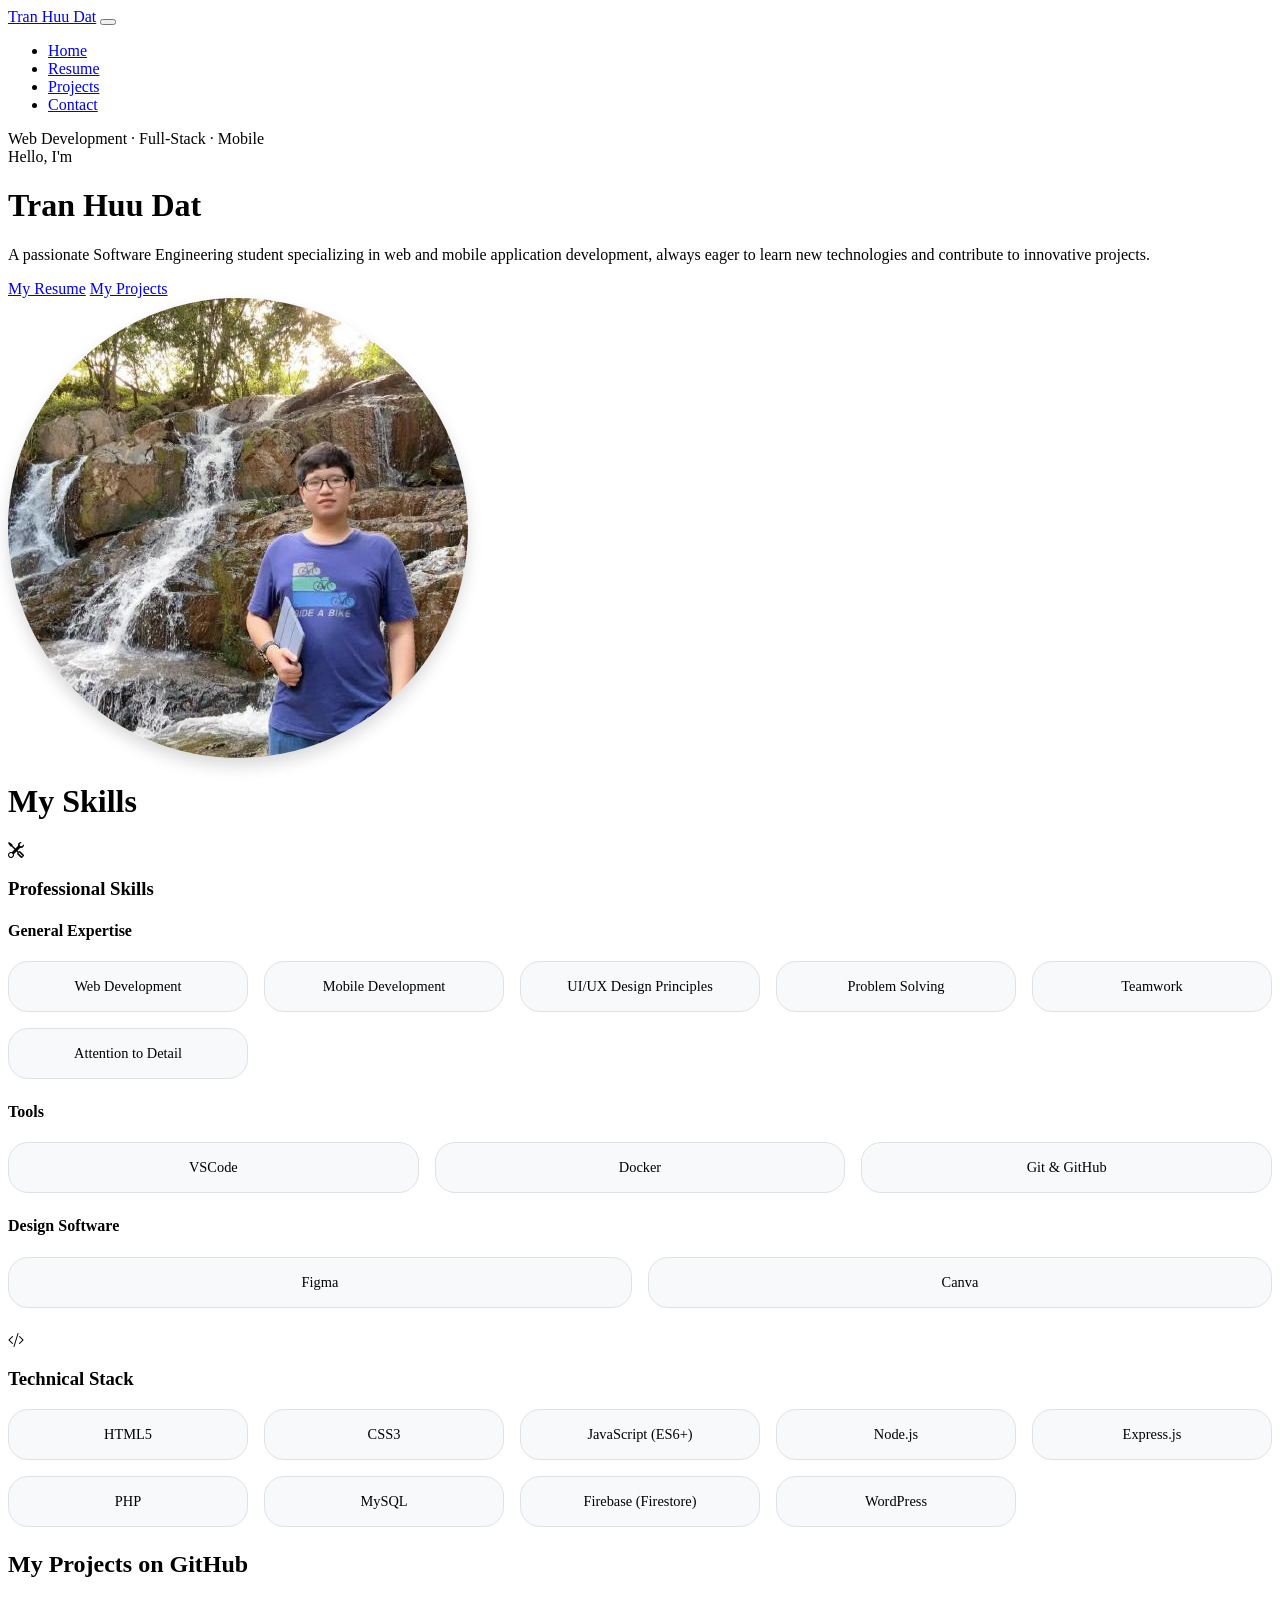
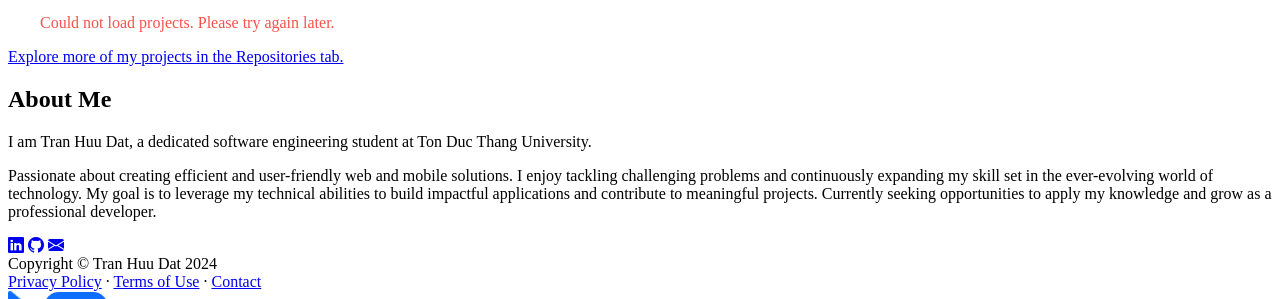
==== index.html @ 009942ca "add Vietnamese" ====
<!DOCTYPE html>
<html lang="en">

<head>
    <meta charset="utf-8" />
    <meta name="viewport" content="width=device-width, initial-scale=1, shrink-to-fit=no" />
    <meta name="description" content="Personal Portfolio of Tran Huu Dat - Web Developer" /> <!-- Cập nhật -->
    <meta name="author" content="Tran Huu Dat" /> <!-- Cập nhật -->
    <title>Tran Huu Dat - Web Developer Portfolio</title> <!-- Cập nhật -->
    <!-- Favicon-->
    <link rel="icon" type="image/png" href="assets/favicon.png" />
    <!-- Custom Google font-->
    <link rel="preconnect" href="https://fonts.googleapis.com" />
    <link rel="preconnect" href="https://fonts.gstatic.com" crossorigin />
    <link
        href="https://fonts.googleapis.com/css2?family=Plus+Jakarta+Sans:wght@100;200;300;400;500;600;700;800;900&display=swap"
        rel="stylesheet" />
    <!-- Bootstrap icons-->
    <link href="https://cdn.jsdelivr.net/npm/bootstrap-icons@1.8.1/font/bootstrap-icons.css" rel="stylesheet" />
    <!-- Core theme CSS (includes Bootstrap)-->
    <link href="css/styles.css" rel="stylesheet" />
    <link href="css/github.css" rel="stylesheet" />
    <!-- CSS cho Interactive Grid và Cursor -->
    <style>
        body {
            cursor: none;
            position: relative;
        }

        a,
        button,
        input[type="submit"],
        /* Thêm cho nút submit */
        .form-control

        /* Thêm cho các input field */
            {
            cursor: url('assets/hand_blue.png'), auto;
            /* Fallback là auto */
        }


        .interactive-grid-container {
            /* Có thể thêm padding hoặc margin nếu cần */
            margin-bottom: 1.5rem;
            /* Khoảng cách giữa các grid */
        }

        .interactive-grid {
            display: grid;
            grid-template-columns: repeat(auto-fit, minmax(200px, 1fr));
            /* Responsive grid */
            gap: 1rem;
            /* Khoảng cách giữa các item */
            text-align: center;
        }

        .grid-item {
            background-color: #f8f9fa;
            /* Màu nền giống bg-light của Bootstrap */
            padding: 1rem;
            border-radius: 0.25rem;
            /* bo tròn góc */
            font-size: 0.9rem;
            font-weight: 500;
            cursor: default;
            /* hoặc pointer nếu có hành động click */
            position: relative;
            transition: transform 0.3s ease-in-out, box-shadow 0.3s ease-in-out;
            border: 1px solid #dee2e6;
            /* Thêm viền nhẹ */
            border-radius: 20px;
        }

        .grid-item:hover {
            background-color: #d1ecf1;
            box-shadow: 0 0 15px rgba(13, 202, 240, 0.4);
            transform: scale(1.05);
            border-color: #0dcaf0;
            color: #0a58ca;
            cursor: none;
        }


        /* Class highlight-auto không cần thiết nếu không có animation tự động */

        .cursor-element {
            position: fixed;
            display: flex;
            align-items: center;
            pointer-events: none;
            z-index: 1070;
            opacity: 0;
            transition: opacity 0.3s ease-in-out;
        }

        .cursor-element.visible {
            opacity: 1;
        }

        .cursor-element img {
            width: 28px;
            height: auto;
            margin-right: 8px;
        }

        .cursor-element .cursor-text {
            background-color: #0d6efd;
            color: white;
            padding: 6px 12px;
            border-radius: 20px;
            font-size: 0.95em;
            box-shadow: 0 3px 7px rgba(0, 0, 0, 0.15);
            font-weight: bold;
            opacity: 1;
            transition: opacity 0.3s ease-in-out;
        }

        .cursor-element .cursor-text.fade-out {
            opacity: 0;
        }

        /* CSS cho ảnh profile trong header */
        .profile-img-custom {
            max-width: 100%;
            height: 100%;
            border-radius: 50%;
            /* Bo tròn nhẹ ảnh */
            box-shadow: 0 0.5rem 1rem rgba(0, 0, 0, 0.15);
        }

        .profile .dots-1,
        .profile .dots-2,
        .profile .dots-3,
        .profile .dots-4 {
            display: none;
            /* Ẩn các chấm SVG mặc định nếu không dùng */
        }
    </style>
</head>

<body class="d-flex flex-column h-100">
    <main class="flex-shrink-0">
        <!-- Navigation-->
        <nav class="navbar navbar-expand-lg navbar-light bg-white py-3">
            <div class="container px-5">
                <a class="navbar-brand" href="index.html"><span class="fw-bolder text-primary">Tran Huu Dat</span></a>
                <button class="navbar-toggler" type="button" data-bs-toggle="collapse"
                    data-bs-target="#navbarSupportedContent" aria-controls="navbarSupportedContent"
                    aria-expanded="false" aria-label="Toggle navigation"><span
                        class="navbar-toggler-icon"></span></button>
                <div class="collapse navbar-collapse" id="navbarSupportedContent">
                    <ul class="navbar-nav ms-auto mb-2 mb-lg-0 small fw-bolder">
                        <li class="nav-item"><a class="nav-link" href="index.html">Home</a></li>
                        <li class="nav-item"><a class="nav-link" href="resume.html">Resume</a></li>
                        <li class="nav-item"><a class="nav-link" href="projects.html">Projects</a></li>
                        <li class="nav-item"><a class="nav-link" href="contact.html">Contact</a></li>
                    </ul>
                </div>
            </div>
        </nav>
        <!-- Header-->
        <header class="py-5">
            <div class="container px-5 pb-5">
                <div class="row gx-5 align-items-center">
                    <div class="col-xxl-5">
                        <!-- Header text content-->
                        <div class="text-center text-xxl-start">
                            <div class="badge bg-gradient-primary-to-secondary text-white mb-4">
                                <div class="text-uppercase">Web Development · Full-Stack · Mobile</div>
                                <!-- Thay thế -->
                            </div>
                            <div class="fs-3 fw-light text-muted">Hello, I'm</div>
                            <h1 class="display-3 fw-bolder mb-5"><span class="text-gradient d-inline">Tran Huu
                                    Dat</span></h1>
                            <p class="lead fw-light text-muted mb-4">A passionate Software Engineering student
                                specializing in web and mobile application development, always eager to learn new
                                technologies and contribute to innovative projects.</p> <!-- Mô tả ngắn về bạn -->
                            <div
                                class="d-grid gap-3 d-sm-flex justify-content-sm-center justify-content-xxl-start mb-3">
                                <a class="btn btn-primary btn-lg px-5 py-3 me-sm-3 fs-6 fw-bolder" href="resume.html">My
                                    Resume</a>
                                <a class="btn btn-outline-dark btn-lg px-5 py-3 fs-6 fw-bolder" href="projects.html">My
                                    Projects</a>
                            </div>
                        </div>
                    </div>
                    <div class="col-xxl-7">
                        <!-- Header profile picture-->
                        <div class="d-flex justify-content-center mt-5 mt-xxl-0">
                            <!-- Bỏ class .profile và các .dots- nếu không dùng ảnh nền gradient và SVG dots -->
                            <div>
                                <img class="profile-img-custom" src="assets/my_image.jpg"
                                    alt="Tran Huu Dat Profile Picture" /> <!-- THAY THẾ BẰNG ẢNH CỦA BẠN -->
                            </div>
                        </div>
                    </div>
                </div>
            </div>
        </header>

        <!-- Page Content-->
        <div class="container px-5 my-5">
            <div class="text-center">
                <h1 class="display-5 fw-bolder mb-0"><span class="text-gradient d-inline">My Skills</span></h1>
            </div>
            <div class="row gx-5 justify-content-center">
                <div class="col-lg-11 col-xl-9 col-xxl-8">

                    <!-- Divider-->
                    <div class="pb-5"></div>
                    <!-- Skills Section-->
                    <section>
                        <div class="card shadow border-0 rounded-4 mb-5">
                            <div class="card-body p-5">
                                <div class="mb-5">
                                    <div class="d-flex align-items-center mb-4">
                                        <div
                                            class="feature bg-primary bg-gradient-primary-to-secondary text-white rounded-3 me-3">
                                            <i class="bi bi-tools"></i>
                                        </div>
                                        <h3 class="fw-bolder mb-0"><span class="text-gradient d-inline">Professional
                                                Skills</span></h3>
                                    </div>
                                    <h4 class="fw-bolder my-3 text-center text-gradient">General Expertise</h4>
                                    <div class="interactive-grid-container mb-4">
                                        <div class="interactive-grid">
                                            <div class="grid-item" data-text="Web Technologies">Web Development</div>
                                            <div class="grid-item" data-text="Mobile Platforms">Mobile Development</div>
                                            <div class="grid-item" data-text="User-Centric Design">UI/UX Design
                                                Principles</div>
                                            <div class="grid-item" data-text="Problem Solving">Problem Solving</div>
                                            <div class="grid-item" data-text="Team Collaboration">Teamwork</div>
                                            <div class="grid-item" data-text="Detail Oriented">Attention to Detail</div>
                                        </div>
                                    </div>
                                    <h4 class="fw-bolder my-3 text-center text-gradient">Tools</h4>
                                    <div class="interactive-grid-container mb-4">
                                        <div class="interactive-grid">
                                            <div class="grid-item" data-text="Development IDE">VSCode</div>
                                            <div class="grid-item" data-text="Containerization">Docker</div>
                                            <div class="grid-item" data-text="Version Control">Git & GitHub</div>
                                        </div>
                                    </div>
                                    <h4 class="fw-bolder my-3 text-center text-gradient">Design Software</h4>
                                    <div class="interactive-grid-container">
                                        <div class="interactive-grid">
                                            <div class="grid-item" data-text="UI/UX Prototyping">Figma</div>
                                            <div class="grid-item" data-text="Graphic Creation">Canva</div>
                                        </div>
                                    </div>
                                </div>
                                <div class="mb-0">
                                    <div class="d-flex align-items-center mb-4">
                                        <div
                                            class="feature bg-primary bg-gradient-primary-to-secondary text-white rounded-3 me-3">
                                            <i class="bi bi-code-slash"></i>
                                        </div>
                                        <h3 class="fw-bolder mb-0"><span class="text-gradient d-inline">Technical
                                                Stack</span></h3>
                                    </div>
                                    <div class="interactive-grid-container">
                                        <div class="interactive-grid">
                                            <div class="grid-item" data-text="Frontend">HTML5</div>
                                            <div class="grid-item" data-text="Styling">CSS3</div>
                                            <div class="grid-item" data-text="Scripting">JavaScript (ES6+)</div>
                                            <div class="grid-item" data-text="Backend">Node.js</div>
                                            <div class="grid-item" data-text="Framework">Express.js</div>
                                            <div class="grid-item" data-text="Backend">PHP</div>
                                            <div class="grid-item" data-text="Database">MySQL</div>
                                            <div class="grid-item" data-text="Database">Firebase (Firestore)</div>
                                            <!-- <div class="grid-item" data-text="Mobile">Java (Android SDK)</div> -->
                                            <div class="grid-item" data-text="CMS">WordPress</div>
                                        </div>
                                    </div>
                                </div>
                            </div>
                        </div>
                    </section>
                </div>
            </div>
        </div>
    </main>

    <!-- My Projects on GitHub -->
    <section class="bg-light py-5"> <!-- Giữ lại bg-light hoặc đổi màu khác -->
        <div class="container px-5 mb-5">
            <div class="text-center mb-5">
                <h1 class="display-5 fw-bolder mb-0"><span class="text-gradient d-inline">My Projects on
                        GitHub</span></h1>
            </div>
        </div>


        <!-- Projects Section -->
        <section class="featured-projects">
            <div class="projects-grid">
                <!-- JavaScript sẽ chèn các card dự án vào đây -->

                <div class="project-card">
                    <p class="project-description">Project description here.</p>
                    <div class="card-footer">
                        <span class="project-language">
                            <span class="language-dot ruby"></span>
                            Ruby
                        </span>
                        <div class="project-stats">
                            <span class="stars">⭐ 545</span>
                            <span class="forks">🍴 207</span>
                        </div>
                    </div>
                </div>

            </div>
        </section>
        <div class="text-center mt-4">
            <a class="btn btn-primary btn-lg px-5 py-3 fs-6 fw-bolder"
                href="https://github.com/TranHuuDat2004?tab=repositories">Explore more of my projects in the
                Repositories
                tab.</a>
        </div>
    </section>
    <!-- About Section-->

    <div class="container px-8">
        <div class="row gx-5 justify-content-center">
            <div class="col-xxl-8">
                <div class="my-5">
                    <h2 class="display-5 fw-bolder text-center"><span class="text-gradient d-inline">About Me</span>
                    </h2>
                    <p class="lead fw-light mb-4">I am Tran Huu Dat, a dedicated software engineering student at Ton
                        Duc Thang University.</p> <!-- Thay thế -->
                    <p class="text-muted">Passionate about creating efficient and user-friendly web and mobile
                        solutions. I enjoy tackling challenging problems and continuously expanding my skill set in
                        the ever-evolving world of technology. My goal is to leverage my technical abilities to
                        build impactful applications and contribute to meaningful projects. Currently seeking
                        opportunities to apply my knowledge and grow as a professional developer.</p>
                    <!-- Viết thêm về bạn -->
                    <div class="d-flex justify-content-center fs-2 gap-4 mt-4"> <!-- Thêm mt-4 -->
                        <a class="text-gradient" href="https://linkedin.com/in/tranhuudat2004" target="_blank" rel="noopener noreferrer"><i
                                class="bi bi-linkedin"></i></a>
                        <a class="text-gradient" href="https://github.com/TranHuuDat2004" target="_blank"
                            rel="noopener noreferrer"><i class="bi bi-github"></i></a>
                        <a class="text-gradient" href="mailto:huudat.peashooer@gmail.com"><i
                                class="bi bi-envelope-fill"></i></a> <!-- Thêm icon email -->
                        <!-- <a class="text-gradient" href="#!"><i class="bi bi-twitter"></i></a> -->
                    </div>
                </div>
            </div>
        </div>
    </div>

    </main>
    <!-- Footer-->
    <footer class="bg-white py-4 mt-auto">
        <div class="container px-5">
            <div class="row align-items-center justify-content-between flex-column flex-sm-row">
                <div class="col-auto">
                    <div class="small m-0">Copyright © Tran Huu Dat 2024</div>
                </div>
                <div class="col-auto">
                    <a class="small" href="#!">Privacy Policy</a> <!-- Có thể thêm link thật -->
                    <span class="mx-1">·</span>
                    <a class="small" href="#!">Terms of Use</a> <!-- Có thể thêm link thật -->
                    <span class="mx-1">·</span>
                    <a class="small" href="contact.html">Contact</a>
                </div>
            </div>
    </footer>

    <!-- Cursor Element HTML -->
    <div class="cursor-element">
        <img src="assets/cursor_blue.png" alt="Custom Cursor Icon"> <!-- Thay ảnh con trỏ nếu muốn -->
        <span class="cursor-text">Huu Dat</span>
    </div>

    <!-- Bootstrap core JS-->
    <script src="https://cdn.jsdelivr.net/npm/bootstrap@5.2.3/dist/js/bootstrap.bundle.min.js"></script>
    <!-- Core theme JS-->
    <script src="js/scripts.js"></script> <!-- JS mặc định của template -->


    <script src="js/github.js"></script>

    <!-- JavaScript cho Interactive Grid và Cursor -->
    <!-- JavaScript cho Interactive Grid và Cursor (Giữ nguyên như phiên bản trước) -->
    <script>
        const cursorElement = document.querySelector('.cursor-element');
        const cursorTextElement = cursorElement.querySelector('.cursor-text');
        const gridItems = document.querySelectorAll('.interactive-grid .grid-item');

        let autoTextCurrentIndex = 0;
        let autoTextInterval;

        const autoTexts = [
            "Hello!",
            "I'm Tran Huu Dat",
            "I'm a Web Developer",
            "I'm looking for a job",
            "Thanks for visiting!"
        ];

        function updateCursorPosition(x, y) {
            if (!cursorElement) return;
            // Don't move if it's supposed to be hidden by interaction
            if (cursorElement.classList.contains('hidden-by-interaction')) {
                // Optionally, ensure it's visually hidden if class alone isn't enough
                // (though the CSS class should handle this)
                if (cursorElement.style.opacity !== '0') cursorElement.style.opacity = '0';
                return;
            }
            // If it's not hidden by interaction, make it visible and position it
            if (cursorElement.style.opacity !== '1' && cursorElement.classList.contains('visible')) {
                cursorElement.style.opacity = '1'; // Restore opacity if it was set to 0
            }

            cursorElement.style.left = x + 'px';
            cursorElement.style.top = y + 'px';
            if (!cursorElement.classList.contains('visible')) {
                cursorElement.classList.add('visible');
            }
        }

        function changeCursorTextWithFade(newText) {
            if (!cursorTextElement || cursorTextElement.isTextFading || cursorTextElement.textContent === newText) {
                return;
            }
            cursorTextElement.isTextFading = true;
            cursorTextElement.classList.add('fade-out');

            setTimeout(() => {
                cursorTextElement.textContent = newText;
                cursorTextElement.classList.remove('fade-out');
                cursorTextElement.isTextFading = false;
            }, 300);
        }

        function updateAutoCursorText() {
            let newTextToShow;
            let isOverGridItem = false;
            let currentGridItemText = null;

            // Prevent text update if cursor is meant to be hidden
            if (cursorElement && cursorElement.classList.contains('hidden-by-interaction')) {
                return;
            }

            if (cursorElement && gridItems.length > 0) {
                const cursorRect = cursorElement.getBoundingClientRect();
                for (const item of gridItems) {
                    const itemRect = item.getBoundingClientRect();
                    if (
                        cursorRect.right > itemRect.left &&
                        cursorRect.left < itemRect.right &&
                        cursorRect.bottom > itemRect.top &&
                        cursorRect.top < itemRect.bottom
                    ) {
                        if (item.dataset.text) {
                            isOverGridItem = true;
                            currentGridItemText = item.dataset.text;
                            break;
                        }
                    }
                }
            }

            if (isOverGridItem) {
                newTextToShow = currentGridItemText;
            } else {
                newTextToShow = autoTexts[autoTextCurrentIndex];
                autoTextCurrentIndex = (autoTextCurrentIndex + 1) % autoTexts.length;
            }
            changeCursorTextWithFade(newTextToShow);
        }

        if (cursorElement) {
            document.addEventListener('mousemove', (e) => {
                updateCursorPosition(e.clientX, e.clientY);
            });

            // --- NEW LOGIC FOR HIDING CURSOR ON INTERACTIVE ELEMENTS ---
            const interactiveElements = document.querySelectorAll('a, button, input[type="submit"], .form-control');

            interactiveElements.forEach(el => {
                el.addEventListener('mouseenter', () => {
                    cursorElement.classList.add('hidden-by-interaction');
                    // Ensure system cursor is visible for these elements
                    // This is already handled by your CSS:
                    // button, button:hover, input[type="submit"], .form-control { cursor: url('assets/hand_blue.png'), auto; }
                    // a { cursor: pointer; } (browser default)
                });
                el.addEventListener('mouseleave', () => {
                    cursorElement.classList.remove('hidden-by-interaction');
                    // The mousemove event will quickly make it visible again if needed
                    // and updateCursorPosition will restore its opacity if it was set to 0
                });
            });
            // --- END OF NEW LOGIC ---
        }


        if (gridItems.length > 0 && cursorTextElement) {
            gridItems.forEach(item => {
                item.addEventListener('mouseenter', () => {
                    if (item.dataset.text) {
                        changeCursorTextWithFade(item.dataset.text);
                    }
                });
            });

            updateAutoCursorText();
            autoTextInterval = setInterval(updateAutoCursorText, 3000);
        }


        if (cursorElement) {
            function initialCursorShow() {
                // Only make it visible if not currently hidden by interaction (e.g. if page loads with mouse over a button)
                if (!cursorElement.classList.contains('hidden-by-interaction') && !cursorElement.classList.contains('visible')) {
                    cursorElement.classList.add('visible');
                }
            }
            setTimeout(initialCursorShow, 100);
        } else {
            console.error("Cursor element not found for initial show!");
        }
    </script>
</body>

</html>
---- css/github.css ----
.project-card-image {
            max-width: 150px;
            /* Kích thước logo trên mobile */
            /* margin-bottom: 1rem; Khoảng cách với text khi ở dạng cột (nếu ảnh ở trên) */
            /* Nếu ảnh ở bên, margin-bottom không cần thiết khi flex-direction: column */
            display: block;
            /* Loại bỏ khoảng trắng thừa nếu là ảnh inline */
            margin-left: auto;
            /* Căn giữa ảnh trên mobile nếu text-align:center cho div cha */
            margin-right: auto;
        }

        .featured-projects h2 {
            text-align: center;
            color: #fff;
            margin-bottom: 2rem;
        }

        .projects-grid {
            display: grid;
            grid-template-columns: repeat(auto-fill, minmax(300px, 1fr));
            gap: 1.5rem;
            max-width: 1200px;
            margin: 0 auto;
            padding: 0 1rem;
        }

        .project-card {
            background-color: white;

            border-radius: 6px;
            padding: 1.5rem;
            display: flex;
            flex-direction: column;
            justify-content: space-between;
        }

        .card-header {
            display: flex;
            justify-content: space-between;
            align-items: center;
            margin-bottom: 0.75rem;
        }

        .project-title {
            font-size: 1.25rem;
            font-weight: 600;
            color: #58a6ff;
            /* Màu tiêu đề */
        }

        .external-link-icon svg {
            width: 16px;
            height: 16px;
            fill: #8b949e;
        }

        .project-description {
            font-size: 0.875rem;
            color: #8b949e;
            margin-bottom: 1rem;
            flex-grow: 1;
            /* Để description chiếm không gian còn lại */
            line-height: 1.5;
        }

        .card-footer {
            display: flex;
            justify-content: space-between;
            align-items: center;
            font-size: 0.875rem;
            color: #8b949e;
        }

        .project-language {
            display: flex;
            align-items: center;
        }

        .language-dot {
            width: 12px;
            height: 12px;
            border-radius: 50%;
            margin-right: 6px;
        }

        .language-dot.ruby {
            background-color: #701516;
        }

        .language-dot.css {
            background-color: #563d7c;
        }

        .language-dot.html {
            background-color: #e34c26;
        }

        .language-dot.javascript {
            background-color: #f1e05a;
        }

        .language-dot.unknown, .language-dot.jupyter-notebook {
            background-color: #ccc;
        }

        .language-dot.php {
            background-color: #777BB4;
        }

        .language-dot.dart {
            background-color: #00B4AB;
        }

        .language-dot.java {
            background-color: #b07219;
        }

        .language-dot.nodejs {
            background-color: #339933;
        }

        .language-dot.ejs {
            background-color: #a91e50;
        }

        /* Thêm các ngôn ngữ/công nghệ khác nếu cần */
        .language-dot.python {
            background-color: #3572A5;
            /* Xanh dương của Python */
        }

        .language-dot.csharp {
            /* Cho C# */
            background-color: #178600;
            /* Xanh lá cây đậm */
        }

        .language-dot.swift {
            background-color: #FA7343;
            /* Cam của Swift */
        }

        .language-dot.kotlin {
            background-color: #7F52FF;
            /* Tím của Kotlin */
        }

        .language-dot.go {
            background-color: #00ADD8;
            /* Xanh da trời của Go */
        }

        .language-dot.typescript {
            background-color: #3178c6;
            /* Xanh dương của TypeScript */
        }

        .project-stats span {
            margin-left: 1rem;
        }

        .project-stats .stars::before {
            content: '⭐';
            margin-right: 4px;
        }

        /* Hoặc dùng SVG icon */
        .project-stats .forks::before {
            content: '🍴';
            margin-right: 4px;
        }
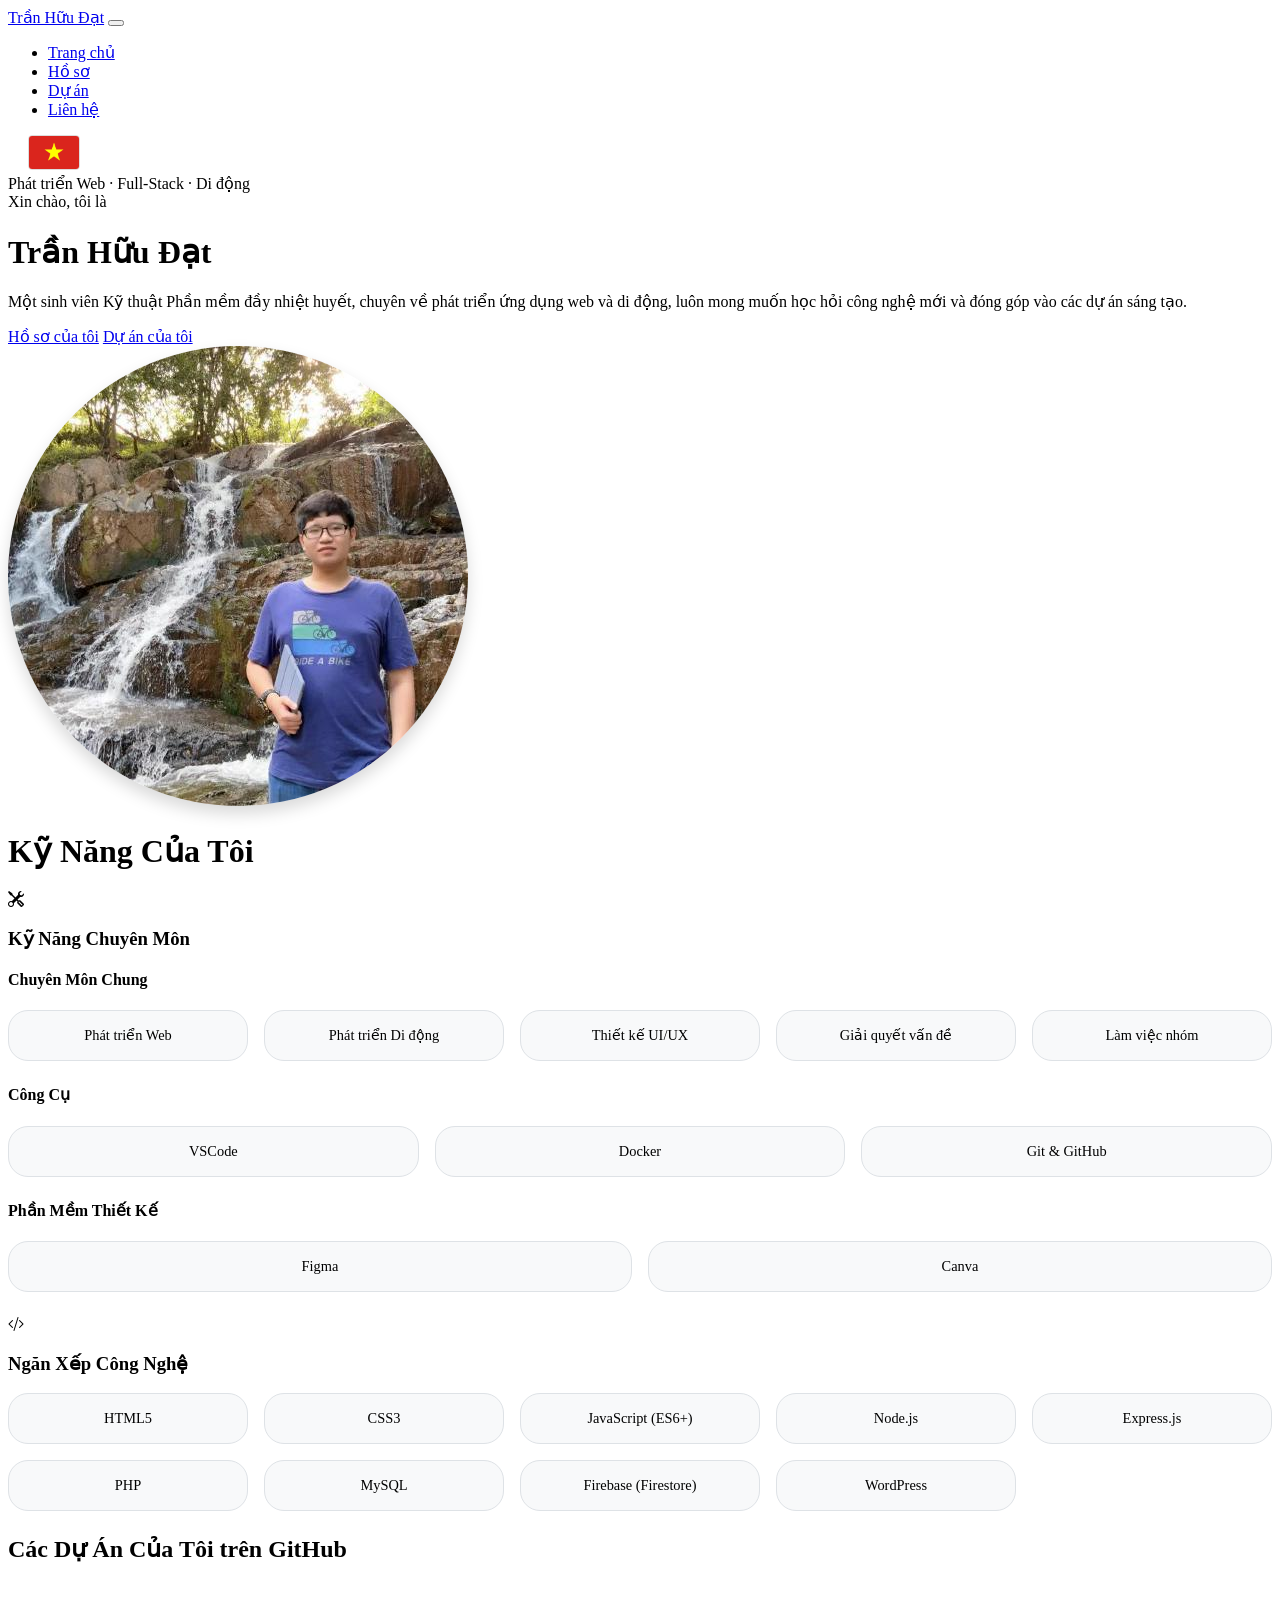
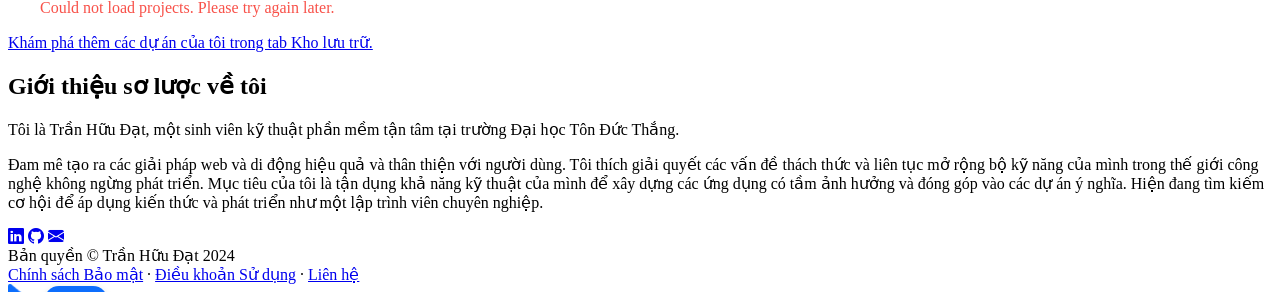
==== commit 43ee7005: "add flag" ====
--- a/index.html
+++ b/index.html
@@ -1,12 +1,14 @@
 <!DOCTYPE html>
-<html lang="en">
+<!-- Ngôn ngữ mặc định là Tiếng Việt -->
+<html lang="vi">
 
 <head>
     <meta charset="utf-8" />
     <meta name="viewport" content="width=device-width, initial-scale=1, shrink-to-fit=no" />
-    <meta name="description" content="Personal Portfolio of Tran Huu Dat - Web Developer" /> <!-- Cập nhật -->
-    <meta name="author" content="Tran Huu Dat" /> <!-- Cập nhật -->
-    <title>Tran Huu Dat - Web Developer Portfolio</title> <!-- Cập nhật -->
+    <meta name="description" content="Portfolio cá nhân của Trần Hữu Đạt - Lập trình viên Web"
+        data-translate-key="metaDescription" />
+    <meta name="author" content="Trần Hữu Đạt" />
+    <title>Trần Hữu Đạt - Portfolio Lập trình viên Web</title> <!-- Tiêu đề này không dịch bằng JS -->
     <!-- Favicon-->
     <link rel="icon" type="image/png" href="assets/favicon.png" />
     <!-- Custom Google font-->
@@ -20,7 +22,7 @@
     <!-- Core theme CSS (includes Bootstrap)-->
     <link href="css/styles.css" rel="stylesheet" />
     <link href="css/github.css" rel="stylesheet" />
-    <!-- CSS cho Interactive Grid và Cursor -->
+    <!-- CSS cho Interactive Grid, Cursor và Language Switcher -->
     <style>
         body {
             cursor: none;
@@ -30,45 +32,31 @@
         a,
         button,
         input[type="submit"],
-        /* Thêm cho nút submit */
-        .form-control
-
-        /* Thêm cho các input field */
-            {
+        .form-control {
             cursor: url('assets/hand_blue.png'), auto;
-            /* Fallback là auto */
-        }
-
+        }
 
         .interactive-grid-container {
-            /* Có thể thêm padding hoặc margin nếu cần */
             margin-bottom: 1.5rem;
-            /* Khoảng cách giữa các grid */
         }
 
         .interactive-grid {
             display: grid;
             grid-template-columns: repeat(auto-fit, minmax(200px, 1fr));
-            /* Responsive grid */
             gap: 1rem;
-            /* Khoảng cách giữa các item */
             text-align: center;
         }
 
         .grid-item {
             background-color: #f8f9fa;
-            /* Màu nền giống bg-light của Bootstrap */
             padding: 1rem;
             border-radius: 0.25rem;
-            /* bo tròn góc */
             font-size: 0.9rem;
             font-weight: 500;
             cursor: default;
-            /* hoặc pointer nếu có hành động click */
             position: relative;
             transition: transform 0.3s ease-in-out, box-shadow 0.3s ease-in-out;
             border: 1px solid #dee2e6;
-            /* Thêm viền nhẹ */
             border-radius: 20px;
         }
 
@@ -80,9 +68,6 @@
             color: #0a58ca;
             cursor: none;
         }
-
-
-        /* Class highlight-auto không cần thiết nếu không có animation tự động */
 
         .cursor-element {
             position: fixed;
@@ -120,12 +105,10 @@
             opacity: 0;
         }
 
-        /* CSS cho ảnh profile trong header */
         .profile-img-custom {
             max-width: 100%;
             height: 100%;
             border-radius: 50%;
-            /* Bo tròn nhẹ ảnh */
             box-shadow: 0 0.5rem 1rem rgba(0, 0, 0, 0.15);
         }
 
@@ -134,7 +117,64 @@
         .profile .dots-3,
         .profile .dots-4 {
             display: none;
-            /* Ẩn các chấm SVG mặc định nếu không dùng */
+        }
+
+        /* === CSS CHO NÚT CHUYỂN NGÔN NGỮ === */
+        .language-switcher {
+            position: relative;
+            display: inline-block;
+            margin-left: 20px;
+            cursor: pointer;
+        }
+
+        .language-switcher .current-flag img {
+            width: 50px;
+            border-radius: 4px;
+            border: 1px solid #ddd;
+        }
+
+        .language-dropdown {
+            display: none;
+            /* Ẩn mặc định */
+            position: absolute;
+            top: 120%;
+            /* Vị trí ngay dưới lá cờ */
+            right: 0;
+            background-color: white;
+            border-radius: 12px;
+            box-shadow: 0 4px 15px rgba(0, 0, 0, 0.15);
+            padding: 8px;
+            z-index: 1100;
+            /* Đảm bảo nó nổi trên các thành phần khác */
+            width: 180px;
+            border: 1px solid #eee;
+        }
+
+        /* Hiển thị dropdown khi hover vào switcher */
+        .language-switcher:hover .language-dropdown {
+            display: block;
+        }
+
+        .language-dropdown a {
+            display: flex;
+            align-items: center;
+            padding: 10px 15px;
+            text-decoration: none;
+            color: #333;
+            font-size: 1rem;
+            font-weight: 500;
+            border-radius: 8px;
+            transition: background-color 0.2s ease;
+        }
+
+        .language-dropdown a:hover {
+            background-color: #f0f2f5;
+        }
+
+        .language-dropdown img {
+            width: 24px;
+            margin-right: 12px;
+            border-radius: 3px;
         }
     </style>
 </head>
@@ -144,18 +184,39 @@
         <!-- Navigation-->
         <nav class="navbar navbar-expand-lg navbar-light bg-white py-3">
             <div class="container px-5">
-                <a class="navbar-brand" href="index.html"><span class="fw-bolder text-primary">Tran Huu Dat</span></a>
+                <a class="navbar-brand" href="index.html"><span class="fw-bolder text-primary">Trần Hữu Đạt</span></a>
                 <button class="navbar-toggler" type="button" data-bs-toggle="collapse"
                     data-bs-target="#navbarSupportedContent" aria-controls="navbarSupportedContent"
                     aria-expanded="false" aria-label="Toggle navigation"><span
                         class="navbar-toggler-icon"></span></button>
                 <div class="collapse navbar-collapse" id="navbarSupportedContent">
                     <ul class="navbar-nav ms-auto mb-2 mb-lg-0 small fw-bolder">
-                        <li class="nav-item"><a class="nav-link" href="index.html">Home</a></li>
-                        <li class="nav-item"><a class="nav-link" href="resume.html">Resume</a></li>
-                        <li class="nav-item"><a class="nav-link" href="projects.html">Projects</a></li>
-                        <li class="nav-item"><a class="nav-link" href="contact.html">Contact</a></li>
+                        <li class="nav-item"><a class="nav-link" href="index.html" data-translate-key="navHome">Trang
+                                chủ</a></li>
+                        <li class="nav-item"><a class="nav-link" href="resume.html" data-translate-key="navResume">Hồ
+                                sơ</a></li>
+                        <li class="nav-item"><a class="nav-link" href="projects.html" data-translate-key="navProjects">Dự
+                                án</a></li>
+                        <li class="nav-item"><a class="nav-link" href="contact.html" data-translate-key="navContact">Liên
+                                hệ</a></li>
                     </ul>
+                    <!-- NÚT CHUYỂN NGÔN NGỮ ĐƯỢC THÊM VÀO ĐÂY -->
+                    <div class="language-switcher">
+                        <div class="current-flag">
+                            <!-- Ảnh lá cờ mặc định sẽ được cập nhật bằng JS -->
+                            <img id="current-flag-img" src="assets/vn.png" alt="Current Language">
+                        </div>
+                        <div class="language-dropdown">
+                            <a href="#" class="lang-option" data-lang="en">
+                                <img src="assets/en.png" alt="English Flag">
+                                <span>English</span>
+                            </a>
+                            <a href="#" class="lang-option" data-lang="vi">
+                                <img src="assets/vn.png" alt="Vietnamese Flag">
+                                <span>Tiếng Việt</span>
+                            </a>
+                        </div>
+                    </div>
                 </div>
             </div>
         </nav>
@@ -167,31 +228,29 @@
                         <!-- Header text content-->
                         <div class="text-center text-xxl-start">
                             <div class="badge bg-gradient-primary-to-secondary text-white mb-4">
-                                <div class="text-uppercase">Web Development · Full-Stack · Mobile</div>
-                                <!-- Thay thế -->
+                                <div class="text-uppercase" data-translate-key="headerBadge">Phát triển Web · Full-Stack
+                                    · Di động</div>
                             </div>
-                            <div class="fs-3 fw-light text-muted">Hello, I'm</div>
-                            <h1 class="display-3 fw-bolder mb-5"><span class="text-gradient d-inline">Tran Huu
-                                    Dat</span></h1>
-                            <p class="lead fw-light text-muted mb-4">A passionate Software Engineering student
-                                specializing in web and mobile application development, always eager to learn new
-                                technologies and contribute to innovative projects.</p> <!-- Mô tả ngắn về bạn -->
+                            <div class="fs-3 fw-light text-muted" data-translate-key="headerGreeting">Xin chào, tôi là
+                            </div>
+                            <h1 class="display-3 fw-bolder mb-5"><span class="text-gradient d-inline">Trần Hữu
+                                    Đạt</span></h1>
+                            <p class="lead fw-light text-muted mb-4" data-translate-key="headerDescription">Một sinh
+                                viên Kỹ thuật Phần mềm đầy nhiệt huyết, chuyên về phát triển ứng dụng web và di động,
+                                luôn mong muốn học hỏi công nghệ mới và đóng góp vào các dự án sáng tạo.</p>
                             <div
                                 class="d-grid gap-3 d-sm-flex justify-content-sm-center justify-content-xxl-start mb-3">
-                                <a class="btn btn-primary btn-lg px-5 py-3 me-sm-3 fs-6 fw-bolder" href="resume.html">My
-                                    Resume</a>
-                                <a class="btn btn-outline-dark btn-lg px-5 py-3 fs-6 fw-bolder" href="projects.html">My
-                                    Projects</a>
+                                <a class="btn btn-primary btn-lg px-5 py-3 me-sm-3 fs-6 fw-bolder" href="resume.html"
+                                    data-translate-key="btnMyResume">Hồ sơ của tôi</a>
+                                <a class="btn btn-outline-dark btn-lg px-5 py-3 fs-6 fw-bolder" href="projects.html"
+                                    data-translate-key="btnMyProjects">Dự án của tôi</a>
                             </div>
                         </div>
                     </div>
                     <div class="col-xxl-7">
-                        <!-- Header profile picture-->
                         <div class="d-flex justify-content-center mt-5 mt-xxl-0">
-                            <!-- Bỏ class .profile và các .dots- nếu không dùng ảnh nền gradient và SVG dots -->
                             <div>
-                                <img class="profile-img-custom" src="assets/my_image.jpg"
-                                    alt="Tran Huu Dat Profile Picture" /> <!-- THAY THẾ BẰNG ẢNH CỦA BẠN -->
+                                <img class="profile-img-custom" src="assets/my_image.jpg" alt="Ảnh đại diện Trần Hữu Đạt" />
                             </div>
                         </div>
                     </div>
@@ -202,14 +261,12 @@
         <!-- Page Content-->
         <div class="container px-5 my-5">
             <div class="text-center">
-                <h1 class="display-5 fw-bolder mb-0"><span class="text-gradient d-inline">My Skills</span></h1>
+                <h1 class="display-5 fw-bolder mb-0"><span class="text-gradient d-inline"
+                        data-translate-key="skillsTitle">Kỹ Năng Của Tôi</span></h1>
             </div>
             <div class="row gx-5 justify-content-center">
                 <div class="col-lg-11 col-xl-9 col-xxl-8">
-
-                    <!-- Divider-->
                     <div class="pb-5"></div>
-                    <!-- Skills Section-->
                     <section>
                         <div class="card shadow border-0 rounded-4 mb-5">
                             <div class="card-body p-5">
@@ -219,34 +276,42 @@
                                             class="feature bg-primary bg-gradient-primary-to-secondary text-white rounded-3 me-3">
                                             <i class="bi bi-tools"></i>
                                         </div>
-                                        <h3 class="fw-bolder mb-0"><span class="text-gradient d-inline">Professional
-                                                Skills</span></h3>
+                                        <h3 class="fw-bolder mb-0"><span class="text-gradient d-inline"
+                                                data-translate-key="proSkills">Kỹ Năng Chuyên Môn</span></h3>
                                     </div>
-                                    <h4 class="fw-bolder my-3 text-center text-gradient">General Expertise</h4>
+                                    <h4 class="fw-bolder my-3 text-center text-gradient"
+                                        data-translate-key="generalExpertise">Chuyên Môn Chung</h4>
                                     <div class="interactive-grid-container mb-4">
                                         <div class="interactive-grid">
-                                            <div class="grid-item" data-text="Web Technologies">Web Development</div>
-                                            <div class="grid-item" data-text="Mobile Platforms">Mobile Development</div>
-                                            <div class="grid-item" data-text="User-Centric Design">UI/UX Design
-                                                Principles</div>
-                                            <div class="grid-item" data-text="Problem Solving">Problem Solving</div>
-                                            <div class="grid-item" data-text="Team Collaboration">Teamwork</div>
-                                            <div class="grid-item" data-text="Detail Oriented">Attention to Detail</div>
+                                            <div class="grid-item" data-text="Công nghệ Web"
+                                                data-translate-key="skillWebDev">Phát triển Web</div>
+                                            <div class="grid-item" data-text="Nền tảng Di động"
+                                                data-translate-key="skillMobileDev">Phát triển Di động</div>
+                                            <div class="grid-item" data-text="Thiết kế giao diện cho người dùng"
+                                                data-translate-key="skillUiUx">Thiết kế UI/UX</div>
+                                            <div class="grid-item" data-text="Giải quyết vấn đề"
+                                                data-translate-key="skillProblemSolving">Giải quyết vấn đề</div>
+                                            <div class="grid-item" data-text="Hợp tác nhóm"
+                                                data-translate-key="skillTeamwork">Làm việc nhóm</div>
+                                            <!-- <div class="grid-item" data-text="Chú trọng chi tiết"
+                                                data-translate-key="skillAttentionDetail">Chú ý đến chi tiết</div> -->
                                         </div>
                                     </div>
-                                    <h4 class="fw-bolder my-3 text-center text-gradient">Tools</h4>
+                                    <h4 class="fw-bolder my-3 text-center text-gradient"
+                                        data-translate-key="toolsTitle">Công Cụ</h4>
                                     <div class="interactive-grid-container mb-4">
                                         <div class="interactive-grid">
-                                            <div class="grid-item" data-text="Development IDE">VSCode</div>
+                                            <div class="grid-item" data-text="IDE Phát triển">VSCode</div>
                                             <div class="grid-item" data-text="Containerization">Docker</div>
-                                            <div class="grid-item" data-text="Version Control">Git & GitHub</div>
+                                            <div class="grid-item" data-text="Quản lý phiên bản">Git & GitHub</div>
                                         </div>
                                     </div>
-                                    <h4 class="fw-bolder my-3 text-center text-gradient">Design Software</h4>
+                                    <h4 class="fw-bolder my-3 text-center text-gradient"
+                                        data-translate-key="designSoftware">Phần Mềm Thiết Kế</h4>
                                     <div class="interactive-grid-container">
                                         <div class="interactive-grid">
-                                            <div class="grid-item" data-text="UI/UX Prototyping">Figma</div>
-                                            <div class="grid-item" data-text="Graphic Creation">Canva</div>
+                                            <div class="grid-item" data-text="Tạo mẫu UI/UX">Figma</div>
+                                            <div class="grid-item" data-text="Sáng tạo đồ họa">Canva</div>
                                         </div>
                                     </div>
                                 </div>
@@ -256,8 +321,8 @@
                                             class="feature bg-primary bg-gradient-primary-to-secondary text-white rounded-3 me-3">
                                             <i class="bi bi-code-slash"></i>
                                         </div>
-                                        <h3 class="fw-bolder mb-0"><span class="text-gradient d-inline">Technical
-                                                Stack</span></h3>
+                                        <h3 class="fw-bolder mb-0"><span class="text-gradient d-inline"
+                                                data-translate-key="techStack">Ngăn Xếp Công Nghệ</span></h3>
                                     </div>
                                     <div class="interactive-grid-container">
                                         <div class="interactive-grid">
@@ -269,7 +334,6 @@
                                             <div class="grid-item" data-text="Backend">PHP</div>
                                             <div class="grid-item" data-text="Database">MySQL</div>
                                             <div class="grid-item" data-text="Database">Firebase (Firestore)</div>
-                                            <!-- <div class="grid-item" data-text="Mobile">Java (Android SDK)</div> -->
                                             <div class="grid-item" data-text="CMS">WordPress</div>
                                         </div>
                                     </div>
@@ -283,67 +347,47 @@
     </main>
 
     <!-- My Projects on GitHub -->
-    <section class="bg-light py-5"> <!-- Giữ lại bg-light hoặc đổi màu khác -->
+    <section class="bg-light py-5">
         <div class="container px-5 mb-5">
             <div class="text-center mb-5">
-                <h1 class="display-5 fw-bolder mb-0"><span class="text-gradient d-inline">My Projects on
-                        GitHub</span></h1>
+                <h1 class="display-5 fw-bolder mb-0"><span class="text-gradient d-inline"
+                        data-translate-key="githubProjectsTitle">Các Dự Án Của Tôi trên GitHub</span></h1>
             </div>
         </div>
-
-
-        <!-- Projects Section -->
         <section class="featured-projects">
             <div class="projects-grid">
                 <!-- JavaScript sẽ chèn các card dự án vào đây -->
-
-                <div class="project-card">
-                    <p class="project-description">Project description here.</p>
-                    <div class="card-footer">
-                        <span class="project-language">
-                            <span class="language-dot ruby"></span>
-                            Ruby
-                        </span>
-                        <div class="project-stats">
-                            <span class="stars">⭐ 545</span>
-                            <span class="forks">🍴 207</span>
-                        </div>
-                    </div>
-                </div>
-
             </div>
         </section>
         <div class="text-center mt-4">
             <a class="btn btn-primary btn-lg px-5 py-3 fs-6 fw-bolder"
-                href="https://github.com/TranHuuDat2004?tab=repositories">Explore more of my projects in the
-                Repositories
-                tab.</a>
+                href="https://github.com/TranHuuDat2004?tab=repositories"
+                data-translate-key="exploreMoreProjects">Khám phá thêm các dự án của tôi trong tab Kho lưu trữ.</a>
         </div>
     </section>
+
     <!-- About Section-->
-
     <div class="container px-8">
         <div class="row gx-5 justify-content-center">
             <div class="col-xxl-8">
                 <div class="my-5">
-                    <h2 class="display-5 fw-bolder text-center"><span class="text-gradient d-inline">About Me</span>
-                    </h2>
-                    <p class="lead fw-light mb-4">I am Tran Huu Dat, a dedicated software engineering student at Ton
-                        Duc Thang University.</p> <!-- Thay thế -->
-                    <p class="text-muted">Passionate about creating efficient and user-friendly web and mobile
-                        solutions. I enjoy tackling challenging problems and continuously expanding my skill set in
-                        the ever-evolving world of technology. My goal is to leverage my technical abilities to
-                        build impactful applications and contribute to meaningful projects. Currently seeking
-                        opportunities to apply my knowledge and grow as a professional developer.</p>
-                    <!-- Viết thêm về bạn -->
-                    <div class="d-flex justify-content-center fs-2 gap-4 mt-4"> <!-- Thêm mt-4 -->
-                        <a class="text-gradient" href="https://linkedin.com/in/tranhuudat2004" target="_blank" rel="noopener noreferrer"><i
-                                class="bi bi-linkedin"></i></a>
+                    <h2 class="display-5 fw-bolder text-center"><span class="text-gradient d-inline"
+                            data-translate-key="aboutMeTitle">Giới thiệu sơ lược về tôi</span></h2>
+                    <p class="lead fw-light mb-4" data-translate-key="aboutMeIntro">Tôi là Trần Hữu Đạt, một sinh viên
+                        kỹ thuật phần mềm tận tâm tại trường Đại học Tôn Đức Thắng.</p>
+                    <p class="text-muted" data-translate-key="aboutMeDetails">Đam mê tạo ra các giải pháp web và di
+                        động hiệu quả và thân thiện với người dùng. Tôi thích giải quyết các vấn đề thách thức và liên
+                        tục mở rộng bộ kỹ năng của mình trong thế giới công nghệ không ngừng phát triển. Mục tiêu của
+                        tôi là tận dụng khả năng kỹ thuật của mình để xây dựng các ứng dụng có tầm ảnh hưởng và đóng góp
+                        vào các dự án ý nghĩa. Hiện đang tìm kiếm cơ hội để áp dụng kiến thức và phát triển như một lập
+                        trình viên chuyên nghiệp.</p>
+                    <div class="d-flex justify-content-center fs-2 gap-4 mt-4">
+                        <a class="text-gradient" href="https://linkedin.com/in/tranhuudat2004" target="_blank"
+                            rel="noopener noreferrer"><i class="bi bi-linkedin"></i></a>
                         <a class="text-gradient" href="https://github.com/TranHuuDat2004" target="_blank"
                             rel="noopener noreferrer"><i class="bi bi-github"></i></a>
                         <a class="text-gradient" href="mailto:huudat.peashooer@gmail.com"><i
-                                class="bi bi-envelope-fill"></i></a> <!-- Thêm icon email -->
-                        <!-- <a class="text-gradient" href="#!"><i class="bi bi-twitter"></i></a> -->
+                                class="bi bi-envelope-fill"></i></a>
                     </div>
                 </div>
             </div>
@@ -356,35 +400,152 @@
         <div class="container px-5">
             <div class="row align-items-center justify-content-between flex-column flex-sm-row">
                 <div class="col-auto">
-                    <div class="small m-0">Copyright © Tran Huu Dat 2024</div>
+                    <div class="small m-0" data-translate-key="footerCopyright">Bản quyền © Trần Hữu Đạt 2024</div>
                 </div>
                 <div class="col-auto">
-                    <a class="small" href="#!">Privacy Policy</a> <!-- Có thể thêm link thật -->
+                    <a class="small" href="#!" data-translate-key="footerPrivacy">Chính sách Bảo mật</a>
                     <span class="mx-1">·</span>
-                    <a class="small" href="#!">Terms of Use</a> <!-- Có thể thêm link thật -->
+                    <a class="small" href="#!" data-translate-key="footerTerms">Điều khoản Sử dụng</a>
                     <span class="mx-1">·</span>
-                    <a class="small" href="contact.html">Contact</a>
+                    <a class="small" href="contact.html" data-translate-key="footerContact">Liên hệ</a>
                 </div>
             </div>
     </footer>
 
     <!-- Cursor Element HTML -->
     <div class="cursor-element">
-        <img src="assets/cursor_blue.png" alt="Custom Cursor Icon"> <!-- Thay ảnh con trỏ nếu muốn -->
-        <span class="cursor-text">Huu Dat</span>
+        <img src="assets/cursor_blue.png" alt="Custom Cursor Icon">
+        <span class="cursor-text">Hữu Đạt</span>
     </div>
 
     <!-- Bootstrap core JS-->
     <script src="https://cdn.jsdelivr.net/npm/bootstrap@5.2.3/dist/js/bootstrap.bundle.min.js"></script>
     <!-- Core theme JS-->
-    <script src="js/scripts.js"></script> <!-- JS mặc định của template -->
-
-
+    <script src="js/scripts.js"></script>
     <script src="js/github.js"></script>
 
-    <!-- JavaScript cho Interactive Grid và Cursor -->
-    <!-- JavaScript cho Interactive Grid và Cursor (Giữ nguyên như phiên bản trước) -->
+    <!-- === JAVASCRIPT CHO CHUYỂN NGÔN NGỮ VÀ CURSOR === -->
     <script>
+        // --- PHẦN 1: LOGIC CHUYỂN NGÔN NGỮ ---
+
+        const translations = {
+            "en": {
+                "metaDescription": "Personal Portfolio of Tran Huu Dat - Web Developer",
+                "navHome": "Home",
+                "navResume": "Resume",
+                "navProjects": "Projects",
+                "navContact": "Contact",
+                "headerBadge": "Web Development · Full-Stack · Mobile",
+                "headerGreeting": "Hello, I'm",
+                "headerDescription": "A passionate Software Engineering student specializing in web and mobile application development, always eager to learn new technologies and contribute to innovative projects.",
+                "btnMyResume": "My Resume",
+                "btnMyProjects": "My Projects",
+                "skillsTitle": "My Skills",
+                "proSkills": "Professional Skills",
+                "generalExpertise": "General Expertise",
+                "skillWebDev": "Web Development",
+                "skillMobileDev": "Mobile Development",
+                "skillUiUx": "UI/UX Design Principles",
+                "skillProblemSolving": "Problem Solving",
+                "skillTeamwork": "Teamwork",
+                "skillAttentionDetail": "Attention to Detail",
+                "toolsTitle": "Tools",
+                "designSoftware": "Design Software",
+                "techStack": "Technical Stack",
+                "githubProjectsTitle": "My Projects on GitHub",
+                "exploreMoreProjects": "Explore more of my projects in the Repositories tab.",
+                "aboutMeTitle": "About Me",
+                "aboutMeIntro": "I am Tran Huu Dat, a dedicated software engineering student at Ton Duc Thang University.",
+                "aboutMeDetails": "Passionate about creating efficient and user-friendly web and mobile solutions. I enjoy tackling challenging problems and continuously expanding my skill set in the ever-evolving world of technology. My goal is to leverage my technical abilities to build impactful applications and contribute to meaningful projects. Currently seeking opportunities to apply my knowledge and grow as a professional developer.",
+                "footerCopyright": "Copyright © Tran Huu Dat 2024",
+                "footerPrivacy": "Privacy Policy",
+                "footerTerms": "Terms of Use",
+                "footerContact": "Contact"
+            },
+            "vi": {
+                "metaDescription": "Portfolio cá nhân của Trần Hữu Đạt - Lập trình viên Web",
+                "navHome": "Trang chủ",
+                "navResume": "Hồ sơ",
+                "navProjects": "Dự án",
+                "navContact": "Liên hệ",
+                "headerBadge": "Phát triển Web · Full-Stack · Di động",
+                "headerGreeting": "Xin chào, tôi là",
+                "headerDescription": "Một sinh viên Kỹ thuật Phần mềm đầy nhiệt huyết, chuyên về phát triển ứng dụng web và di động, luôn mong muốn học hỏi công nghệ mới và đóng góp vào các dự án sáng tạo.",
+                "btnMyResume": "Hồ sơ của tôi",
+                "btnMyProjects": "Dự án của tôi",
+                "skillsTitle": "Kỹ Năng Của Tôi",
+                "proSkills": "Kỹ Năng Chuyên Môn",
+                "generalExpertise": "Chuyên Môn Chung",
+                "skillWebDev": "Phát triển Web",
+                "skillMobileDev": "Phát triển Di động",
+                "skillUiUx": "Thiết kế UI/UX",
+                "skillProblemSolving": "Giải quyết vấn đề",
+                "skillTeamwork": "Làm việc nhóm",
+                "skillAttentionDetail": "Chú ý đến chi tiết",
+                "toolsTitle": "Công Cụ",
+                "designSoftware": "Phần Mềm Thiết Kế",
+                "techStack": "Ngăn Xếp Công Nghệ",
+                "githubProjectsTitle": "Các Dự Án Của Tôi trên GitHub",
+                "exploreMoreProjects": "Khám phá thêm các dự án của tôi trong tab Kho lưu trữ.",
+                "aboutMeTitle": "Giới thiệu sơ lược về tôi",
+                "aboutMeIntro": "Tôi là Trần Hữu Đạt, một sinh viên kỹ thuật phần mềm tận tâm tại trường Đại học Tôn Đức Thắng.",
+                "aboutMeDetails": "Đam mê tạo ra các giải pháp web và di động hiệu quả và thân thiện với người dùng. Tôi thích giải quyết các vấn đề thách thức và liên tục mở rộng bộ kỹ năng của mình trong thế giới công nghệ không ngừng phát triển. Mục tiêu của tôi là tận dụng khả năng kỹ thuật của mình để xây dựng các ứng dụng có tầm ảnh hưởng và đóng góp vào các dự án ý nghĩa. Hiện đang tìm kiếm cơ hội để áp dụng kiến thức và phát triển như một lập trình viên chuyên nghiệp.",
+                "footerCopyright": "Bản quyền © Trần Hữu Đạt 2024",
+                "footerPrivacy": "Chính sách Bảo mật",
+                "footerTerms": "Điều khoản Sử dụng",
+                "footerContact": "Liên hệ"
+            }
+        };
+
+        const setLanguage = (lang) => {
+            // Dịch các thẻ có thuộc tính data-translate-key
+            document.querySelectorAll('[data-translate-key]').forEach(element => {
+                const key = element.getAttribute('data-translate-key');
+                if (translations[lang][key]) {
+                    // Xử lý các loại thẻ khác nhau
+                    if (element.tagName === 'META' && element.name === 'description') {
+                        element.setAttribute('content', translations[lang][key]);
+                    } else {
+                        element.innerHTML = translations[lang][key];
+                    }
+                }
+            });
+
+            // Cập nhật thuộc tính lang của thẻ html
+            document.documentElement.lang = lang;
+
+            // Cập nhật ảnh lá cờ
+            const flagImg = document.getElementById('current-flag-img');
+            if (lang === 'en') {
+                flagImg.src = 'assets/en.png';
+                flagImg.alt = 'English';
+            } else {
+                flagImg.src = 'assets/vn.png';
+                flagImg.alt = 'Tiếng Việt';
+            }
+
+            // Lưu ngôn ngữ đã chọn vào localStorage
+            localStorage.setItem('language', lang);
+        };
+
+        // Gắn sự kiện click cho các lựa chọn ngôn ngữ
+        document.querySelectorAll('.lang-option').forEach(item => {
+            item.addEventListener('click', (event) => {
+                event.preventDefault();
+                const selectedLang = item.getAttribute('data-lang');
+                setLanguage(selectedLang);
+            });
+        });
+
+        // Khi trang được tải, kiểm tra xem có ngôn ngữ nào được lưu không
+        document.addEventListener('DOMContentLoaded', () => {
+            const savedLang = localStorage.getItem('language') || 'vi'; // Mặc định là tiếng Việt
+            setLanguage(savedLang);
+        });
+
+
+        // --- PHẦN 2: LOGIC CURSOR TƯƠNG TÁC (Giữ nguyên) ---
+
         const cursorElement = document.querySelector('.cursor-element');
         const cursorTextElement = cursorElement.querySelector('.cursor-text');
         const gridItems = document.querySelectorAll('.interactive-grid .grid-item');
@@ -402,18 +563,13 @@
 
         function updateCursorPosition(x, y) {
             if (!cursorElement) return;
-            // Don't move if it's supposed to be hidden by interaction
             if (cursorElement.classList.contains('hidden-by-interaction')) {
-                // Optionally, ensure it's visually hidden if class alone isn't enough
-                // (though the CSS class should handle this)
                 if (cursorElement.style.opacity !== '0') cursorElement.style.opacity = '0';
                 return;
             }
-            // If it's not hidden by interaction, make it visible and position it
             if (cursorElement.style.opacity !== '1' && cursorElement.classList.contains('visible')) {
-                cursorElement.style.opacity = '1'; // Restore opacity if it was set to 0
-            }
-
+                cursorElement.style.opacity = '1';
+            }
             cursorElement.style.left = x + 'px';
             cursorElement.style.top = y + 'px';
             if (!cursorElement.classList.contains('visible')) {
@@ -440,7 +596,6 @@
             let isOverGridItem = false;
             let currentGridItemText = null;
 
-            // Prevent text update if cursor is meant to be hidden
             if (cursorElement && cursorElement.classList.contains('hidden-by-interaction')) {
                 return;
             }
@@ -478,24 +633,17 @@
                 updateCursorPosition(e.clientX, e.clientY);
             });
 
-            // --- NEW LOGIC FOR HIDING CURSOR ON INTERACTIVE ELEMENTS ---
+            // Logic ẩn con trỏ trên các phần tử tương tác (bao gồm cả nút chuyển ngôn ngữ mới)
             const interactiveElements = document.querySelectorAll('a, button, input[type="submit"], .form-control');
 
             interactiveElements.forEach(el => {
                 el.addEventListener('mouseenter', () => {
                     cursorElement.classList.add('hidden-by-interaction');
-                    // Ensure system cursor is visible for these elements
-                    // This is already handled by your CSS:
-                    // button, button:hover, input[type="submit"], .form-control { cursor: url('assets/hand_blue.png'), auto; }
-                    // a { cursor: pointer; } (browser default)
                 });
                 el.addEventListener('mouseleave', () => {
                     cursorElement.classList.remove('hidden-by-interaction');
-                    // The mousemove event will quickly make it visible again if needed
-                    // and updateCursorPosition will restore its opacity if it was set to 0
                 });
             });
-            // --- END OF NEW LOGIC ---
         }
 
 
@@ -507,7 +655,6 @@
                     }
                 });
             });
-
             updateAutoCursorText();
             autoTextInterval = setInterval(updateAutoCursorText, 3000);
         }
@@ -515,7 +662,6 @@
 
         if (cursorElement) {
             function initialCursorShow() {
-                // Only make it visible if not currently hidden by interaction (e.g. if page loads with mouse over a button)
                 if (!cursorElement.classList.contains('hidden-by-interaction') && !cursorElement.classList.contains('visible')) {
                     cursorElement.classList.add('visible');
                 }
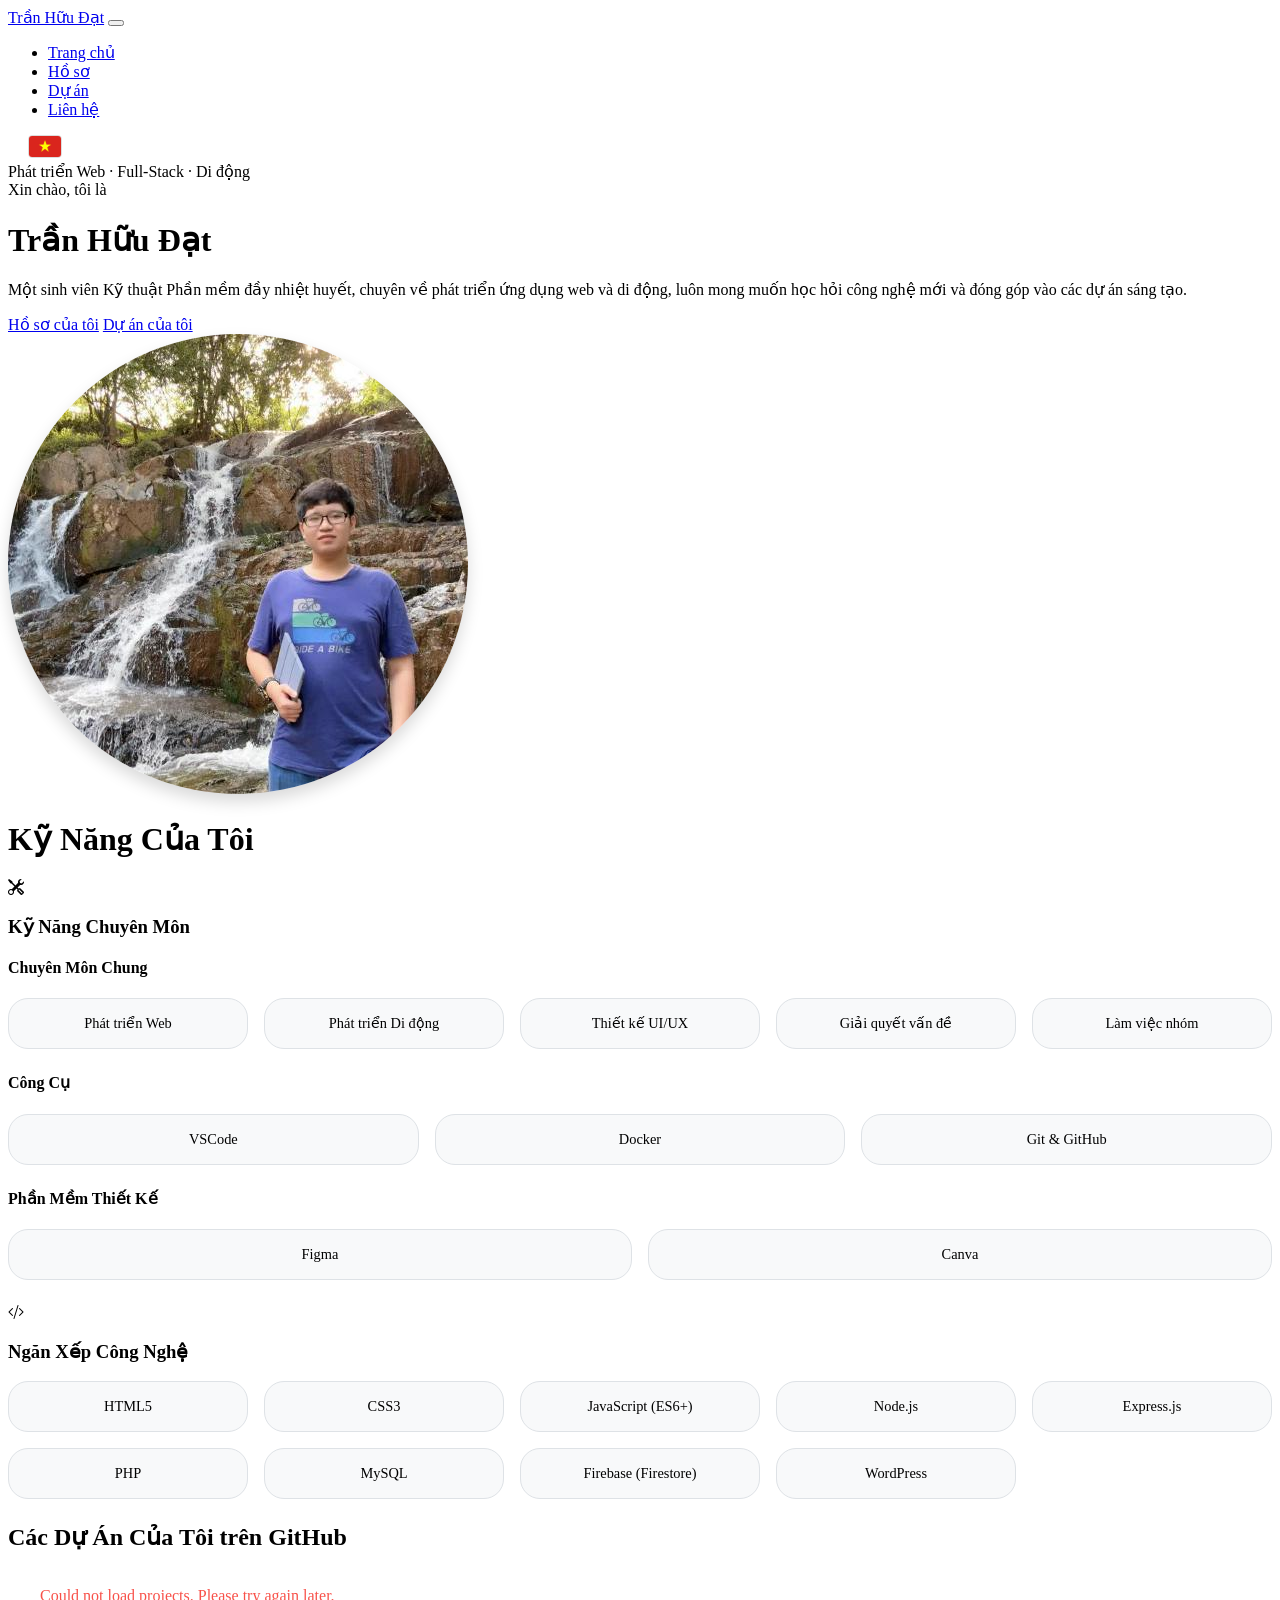
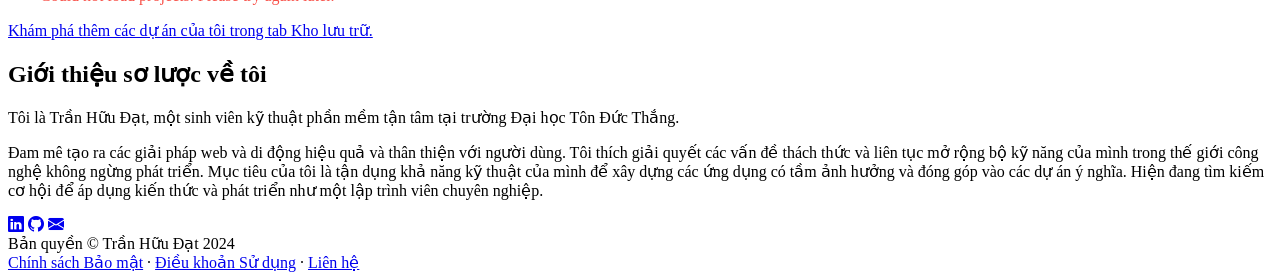
==== commit 3be095ad: "add brickshop.html" ====
--- a/index.html
+++ b/index.html
@@ -1,5 +1,4 @@
 <!DOCTYPE html>
-<!-- Ngôn ngữ mặc định là Tiếng Việt -->
 <html lang="vi">
 
 <head>
@@ -8,7 +7,7 @@
     <meta name="description" content="Portfolio cá nhân của Trần Hữu Đạt - Lập trình viên Web"
         data-translate-key="metaDescription" />
     <meta name="author" content="Trần Hữu Đạt" />
-    <title>Trần Hữu Đạt - Portfolio Lập trình viên Web</title> <!-- Tiêu đề này không dịch bằng JS -->
+    <title>Trần Hữu Đạt - Portfolio Lập trình viên Web</title>
     <!-- Favicon-->
     <link rel="icon" type="image/png" href="assets/favicon.png" />
     <!-- Custom Google font-->
@@ -50,14 +49,13 @@
         .grid-item {
             background-color: #f8f9fa;
             padding: 1rem;
-            border-radius: 0.25rem;
+            border-radius: 20px;
             font-size: 0.9rem;
             font-weight: 500;
             cursor: default;
             position: relative;
             transition: transform 0.3s ease-in-out, box-shadow 0.3s ease-in-out;
             border: 1px solid #dee2e6;
-            border-radius: 20px;
         }
 
         .grid-item:hover {
@@ -112,48 +110,52 @@
             box-shadow: 0 0.5rem 1rem rgba(0, 0, 0, 0.15);
         }
 
-        .profile .dots-1,
-        .profile .dots-2,
-        .profile .dots-3,
-        .profile .dots-4 {
-            display: none;
-        }
-
-        /* === CSS CHO NÚT CHUYỂN NGÔN NGỮ === */
+        /* === CSS CẬP NHẬT CHO NÚT CHUYỂN NGÔN NGỮ === */
         .language-switcher {
             position: relative;
             display: inline-block;
             margin-left: 20px;
-            cursor: pointer;
+        }
+
+        .language-switcher .current-flag {
+             cursor: pointer; /* Đổi con trỏ khi di vào cờ */
         }
 
         .language-switcher .current-flag img {
-            width: 50px;
+            width: 32px;
             border-radius: 4px;
             border: 1px solid #ddd;
         }
 
         .language-dropdown {
-            display: none;
-            /* Ẩn mặc định */
+            display: none; /* Ẩn mặc định */
             position: absolute;
             top: 120%;
-            /* Vị trí ngay dưới lá cờ */
             right: 0;
             background-color: white;
             border-radius: 12px;
             box-shadow: 0 4px 15px rgba(0, 0, 0, 0.15);
             padding: 8px;
             z-index: 1100;
-            /* Đảm bảo nó nổi trên các thành phần khác */
             width: 180px;
             border: 1px solid #eee;
-        }
-
-        /* Hiển thị dropdown khi hover vào switcher */
-        .language-switcher:hover .language-dropdown {
+            /* Thêm hiệu ứng chuyển động mượt mà */
+            opacity: 0;
+            transform: translateY(10px);
+            transition: opacity 0.2s ease-in-out, transform 0.2s ease-in-out;
+            pointer-events: none;
+        }
+
+        /* LỚP .show ĐỂ HIỂN THỊ DROPDOWN BẰNG JAVASCRIPT */
+        .language-dropdown.show {
             display: block;
-        }
+            opacity: 1;
+            transform: translateY(0);
+            pointer-events: auto;
+        }
+
+        /* Bỏ đi quy tắc :hover cũ */
+        /* .language-switcher:hover .language-dropdown { display: block; } */
 
         .language-dropdown a {
             display: flex;
@@ -180,6 +182,7 @@
 </head>
 
 <body class="d-flex flex-column h-100">
+    <!-- Nội dung HTML của bạn từ <body> đến <footer> giữ nguyên -->
     <main class="flex-shrink-0">
         <!-- Navigation-->
         <nav class="navbar navbar-expand-lg navbar-light bg-white py-3">
@@ -200,10 +203,9 @@
                         <li class="nav-item"><a class="nav-link" href="contact.html" data-translate-key="navContact">Liên
                                 hệ</a></li>
                     </ul>
-                    <!-- NÚT CHUYỂN NGÔN NGỮ ĐƯỢC THÊM VÀO ĐÂY -->
+                    <!-- NÚT CHUYỂN NGÔN NGỮ -->
                     <div class="language-switcher">
                         <div class="current-flag">
-                            <!-- Ảnh lá cờ mặc định sẽ được cập nhật bằng JS -->
                             <img id="current-flag-img" src="assets/vn.png" alt="Current Language">
                         </div>
                         <div class="language-dropdown">
@@ -287,14 +289,12 @@
                                                 data-translate-key="skillWebDev">Phát triển Web</div>
                                             <div class="grid-item" data-text="Nền tảng Di động"
                                                 data-translate-key="skillMobileDev">Phát triển Di động</div>
-                                            <div class="grid-item" data-text="Thiết kế giao diện cho người dùng"
+                                            <div class="grid-item" data-text="Thiết kế giao diện người dùng"
                                                 data-translate-key="skillUiUx">Thiết kế UI/UX</div>
                                             <div class="grid-item" data-text="Giải quyết vấn đề"
                                                 data-translate-key="skillProblemSolving">Giải quyết vấn đề</div>
                                             <div class="grid-item" data-text="Hợp tác nhóm"
                                                 data-translate-key="skillTeamwork">Làm việc nhóm</div>
-                                            <!-- <div class="grid-item" data-text="Chú trọng chi tiết"
-                                                data-translate-key="skillAttentionDetail">Chú ý đến chi tiết</div> -->
                                         </div>
                                     </div>
                                     <h4 class="fw-bolder my-3 text-center text-gradient"
@@ -424,252 +424,204 @@
     <script src="js/scripts.js"></script>
     <script src="js/github.js"></script>
 
-    <!-- === JAVASCRIPT CHO CHUYỂN NGÔN NGỮ VÀ CURSOR === -->
+    <!-- === JAVASCRIPT CẬP NHẬT CHO CHUYỂN NGÔN NGỮ VÀ CURSOR === -->
     <script>
-        // --- PHẦN 1: LOGIC CHUYỂN NGÔN NGỮ ---
-
-        const translations = {
-            "en": {
-                "metaDescription": "Personal Portfolio of Tran Huu Dat - Web Developer",
-                "navHome": "Home",
-                "navResume": "Resume",
-                "navProjects": "Projects",
-                "navContact": "Contact",
-                "headerBadge": "Web Development · Full-Stack · Mobile",
-                "headerGreeting": "Hello, I'm",
-                "headerDescription": "A passionate Software Engineering student specializing in web and mobile application development, always eager to learn new technologies and contribute to innovative projects.",
-                "btnMyResume": "My Resume",
-                "btnMyProjects": "My Projects",
-                "skillsTitle": "My Skills",
-                "proSkills": "Professional Skills",
-                "generalExpertise": "General Expertise",
-                "skillWebDev": "Web Development",
-                "skillMobileDev": "Mobile Development",
-                "skillUiUx": "UI/UX Design Principles",
-                "skillProblemSolving": "Problem Solving",
-                "skillTeamwork": "Teamwork",
-                "skillAttentionDetail": "Attention to Detail",
-                "toolsTitle": "Tools",
-                "designSoftware": "Design Software",
-                "techStack": "Technical Stack",
-                "githubProjectsTitle": "My Projects on GitHub",
-                "exploreMoreProjects": "Explore more of my projects in the Repositories tab.",
-                "aboutMeTitle": "About Me",
-                "aboutMeIntro": "I am Tran Huu Dat, a dedicated software engineering student at Ton Duc Thang University.",
-                "aboutMeDetails": "Passionate about creating efficient and user-friendly web and mobile solutions. I enjoy tackling challenging problems and continuously expanding my skill set in the ever-evolving world of technology. My goal is to leverage my technical abilities to build impactful applications and contribute to meaningful projects. Currently seeking opportunities to apply my knowledge and grow as a professional developer.",
-                "footerCopyright": "Copyright © Tran Huu Dat 2024",
-                "footerPrivacy": "Privacy Policy",
-                "footerTerms": "Terms of Use",
-                "footerContact": "Contact"
-            },
-            "vi": {
-                "metaDescription": "Portfolio cá nhân của Trần Hữu Đạt - Lập trình viên Web",
-                "navHome": "Trang chủ",
-                "navResume": "Hồ sơ",
-                "navProjects": "Dự án",
-                "navContact": "Liên hệ",
-                "headerBadge": "Phát triển Web · Full-Stack · Di động",
-                "headerGreeting": "Xin chào, tôi là",
-                "headerDescription": "Một sinh viên Kỹ thuật Phần mềm đầy nhiệt huyết, chuyên về phát triển ứng dụng web và di động, luôn mong muốn học hỏi công nghệ mới và đóng góp vào các dự án sáng tạo.",
-                "btnMyResume": "Hồ sơ của tôi",
-                "btnMyProjects": "Dự án của tôi",
-                "skillsTitle": "Kỹ Năng Của Tôi",
-                "proSkills": "Kỹ Năng Chuyên Môn",
-                "generalExpertise": "Chuyên Môn Chung",
-                "skillWebDev": "Phát triển Web",
-                "skillMobileDev": "Phát triển Di động",
-                "skillUiUx": "Thiết kế UI/UX",
-                "skillProblemSolving": "Giải quyết vấn đề",
-                "skillTeamwork": "Làm việc nhóm",
-                "skillAttentionDetail": "Chú ý đến chi tiết",
-                "toolsTitle": "Công Cụ",
-                "designSoftware": "Phần Mềm Thiết Kế",
-                "techStack": "Ngăn Xếp Công Nghệ",
-                "githubProjectsTitle": "Các Dự Án Của Tôi trên GitHub",
-                "exploreMoreProjects": "Khám phá thêm các dự án của tôi trong tab Kho lưu trữ.",
-                "aboutMeTitle": "Giới thiệu sơ lược về tôi",
-                "aboutMeIntro": "Tôi là Trần Hữu Đạt, một sinh viên kỹ thuật phần mềm tận tâm tại trường Đại học Tôn Đức Thắng.",
-                "aboutMeDetails": "Đam mê tạo ra các giải pháp web và di động hiệu quả và thân thiện với người dùng. Tôi thích giải quyết các vấn đề thách thức và liên tục mở rộng bộ kỹ năng của mình trong thế giới công nghệ không ngừng phát triển. Mục tiêu của tôi là tận dụng khả năng kỹ thuật của mình để xây dựng các ứng dụng có tầm ảnh hưởng và đóng góp vào các dự án ý nghĩa. Hiện đang tìm kiếm cơ hội để áp dụng kiến thức và phát triển như một lập trình viên chuyên nghiệp.",
-                "footerCopyright": "Bản quyền © Trần Hữu Đạt 2024",
-                "footerPrivacy": "Chính sách Bảo mật",
-                "footerTerms": "Điều khoản Sử dụng",
-                "footerContact": "Liên hệ"
-            }
-        };
-
-        const setLanguage = (lang) => {
-            // Dịch các thẻ có thuộc tính data-translate-key
-            document.querySelectorAll('[data-translate-key]').forEach(element => {
-                const key = element.getAttribute('data-translate-key');
-                if (translations[lang][key]) {
-                    // Xử lý các loại thẻ khác nhau
-                    if (element.tagName === 'META' && element.name === 'description') {
-                        element.setAttribute('content', translations[lang][key]);
-                    } else {
-                        element.innerHTML = translations[lang][key];
+        document.addEventListener('DOMContentLoaded', () => {
+
+            // --- PHẦN 1: LOGIC CHUYỂN NGÔN NGỮ (ĐÃ CẬP NHẬT) ---
+
+            const translations = {
+                // ... (Đối tượng translations giữ nguyên, không cần thay đổi)
+                 "en": {
+                    "metaDescription": "Personal Portfolio of Tran Huu Dat - Web Developer",
+                    "navHome": "Home",
+                    "navResume": "Resume",
+                    "navProjects": "Projects",
+                    "navContact": "Contact",
+                    "headerBadge": "Web Development · Full-Stack · Mobile",
+                    "headerGreeting": "Hello, I'm",
+                    "headerDescription": "A passionate Software Engineering student specializing in web and mobile application development, always eager to learn new technologies and contribute to innovative projects.",
+                    "btnMyResume": "My Resume",
+                    "btnMyProjects": "My Projects",
+                    "skillsTitle": "My Skills",
+                    "proSkills": "Professional Skills",
+                    "generalExpertise": "General Expertise",
+                    "skillWebDev": "Web Development",
+                    "skillMobileDev": "Mobile Development",
+                    "skillUiUx": "UI/UX Design Principles",
+                    "skillProblemSolving": "Problem Solving",
+                    "skillTeamwork": "Teamwork",
+                    "skillAttentionDetail": "Attention to Detail",
+                    "toolsTitle": "Tools",
+                    "designSoftware": "Design Software",
+                    "techStack": "Technical Stack",
+                    "githubProjectsTitle": "My Projects on GitHub",
+                    "exploreMoreProjects": "Explore more of my projects in the Repositories tab.",
+                    "aboutMeTitle": "About Me",
+                    "aboutMeIntro": "I am Tran Huu Dat, a dedicated software engineering student at Ton Duc Thang University.",
+                    "aboutMeDetails": "Passionate about creating efficient and user-friendly web and mobile solutions. I enjoy tackling challenging problems and continuously expanding my skill set in the ever-evolving world of technology. My goal is to leverage my technical abilities to build impactful applications and contribute to meaningful projects. Currently seeking opportunities to apply my knowledge and grow as a professional developer.",
+                    "footerCopyright": "Copyright © Tran Huu Dat 2024",
+                    "footerPrivacy": "Privacy Policy",
+                    "footerTerms": "Terms of Use",
+                    "footerContact": "Contact"
+                },
+                "vi": {
+                    "metaDescription": "Portfolio cá nhân của Trần Hữu Đạt - Lập trình viên Web",
+                    "navHome": "Trang chủ",
+                    "navResume": "Hồ sơ",
+                    "navProjects": "Dự án",
+                    "navContact": "Liên hệ",
+                    "headerBadge": "Phát triển Web · Full-Stack · Di động",
+                    "headerGreeting": "Xin chào, tôi là",
+                    "headerDescription": "Một sinh viên Kỹ thuật Phần mềm đầy nhiệt huyết, chuyên về phát triển ứng dụng web và di động, luôn mong muốn học hỏi công nghệ mới và đóng góp vào các dự án sáng tạo.",
+                    "btnMyResume": "Hồ sơ của tôi",
+                    "btnMyProjects": "Dự án của tôi",
+                    "skillsTitle": "Kỹ Năng Của Tôi",
+                    "proSkills": "Kỹ Năng Chuyên Môn",
+                    "generalExpertise": "Chuyên Môn Chung",
+                    "skillWebDev": "Phát triển Web",
+                    "skillMobileDev": "Phát triển Di động",
+                    "skillUiUx": "Thiết kế UI/UX",
+                    "skillProblemSolving": "Giải quyết vấn đề",
+                    "skillTeamwork": "Làm việc nhóm",
+                    "skillAttentionDetail": "Chú ý đến chi tiết",
+                    "toolsTitle": "Công Cụ",
+                    "designSoftware": "Phần Mềm Thiết Kế",
+                    "techStack": "Ngăn Xếp Công Nghệ",
+                    "githubProjectsTitle": "Các Dự Án Của Tôi trên GitHub",
+                    "exploreMoreProjects": "Khám phá thêm các dự án của tôi trong tab Kho lưu trữ.",
+                    "aboutMeTitle": "Giới thiệu sơ lược về tôi",
+                    "aboutMeIntro": "Tôi là Trần Hữu Đạt, một sinh viên kỹ thuật phần mềm tận tâm tại trường Đại học Tôn Đức Thắng.",
+                    "aboutMeDetails": "Đam mê tạo ra các giải pháp web và di động hiệu quả và thân thiện với người dùng. Tôi thích giải quyết các vấn đề thách thức và liên tục mở rộng bộ kỹ năng của mình trong thế giới công nghệ không ngừng phát triển. Mục tiêu của tôi là tận dụng khả năng kỹ thuật của mình để xây dựng các ứng dụng có tầm ảnh hưởng và đóng góp vào các dự án ý nghĩa. Hiện đang tìm kiếm cơ hội để áp dụng kiến thức và phát triển như một lập trình viên chuyên nghiệp.",
+                    "footerCopyright": "Bản quyền © Trần Hữu Đạt 2024",
+                    "footerPrivacy": "Chính sách Bảo mật",
+                    "footerTerms": "Điều khoản Sử dụng",
+                    "footerContact": "Liên hệ"
+                }
+            };
+
+            const languageSwitcher = document.querySelector('.language-switcher');
+            const currentFlag = languageSwitcher.querySelector('.current-flag');
+            const languageDropdown = languageSwitcher.querySelector('.language-dropdown');
+
+            const setLanguage = (lang) => {
+                document.querySelectorAll('[data-translate-key]').forEach(element => {
+                    const key = element.getAttribute('data-translate-key');
+                    if (translations[lang] && translations[lang][key]) {
+                        if (element.tagName === 'META' && element.name === 'description') {
+                            element.setAttribute('content', translations[lang][key]);
+                        } else {
+                            element.innerHTML = translations[lang][key];
+                        }
+                    }
+                });
+
+                document.documentElement.lang = lang;
+                const flagImg = document.getElementById('current-flag-img');
+                if (lang === 'en') {
+                    flagImg.src = 'assets/en.png';
+                    flagImg.alt = 'English';
+                } else {
+                    flagImg.src = 'assets/vn.png';
+                    flagImg.alt = 'Tiếng Việt';
+                }
+                localStorage.setItem('language', lang);
+            };
+
+            // **THAY ĐỔI 1: SỰ KIỆN CLICK ĐỂ MỞ/ĐÓNG DROPDOWN**
+            currentFlag.addEventListener('click', (event) => {
+                event.stopPropagation(); // Ngăn sự kiện click lan ra window
+                languageDropdown.classList.toggle('show');
+            });
+
+            // **THAY ĐỔI 2: ĐÓNG DROPDOWN KHI CLICK RA NGOÀI**
+            window.addEventListener('click', () => {
+                if (languageDropdown.classList.contains('show')) {
+                    languageDropdown.classList.remove('show');
+                }
+            });
+
+            // Gắn sự kiện click cho các lựa chọn ngôn ngữ
+            document.querySelectorAll('.lang-option').forEach(item => {
+                item.addEventListener('click', (event) => {
+                    event.preventDefault();
+                    const selectedLang = item.getAttribute('data-lang');
+                    setLanguage(selectedLang);
+                    // **THAY ĐỔI 3: TỰ ĐỘNG ĐÓNG DROPDOWN SAU KHI CHỌN**
+                    languageDropdown.classList.remove('show');
+                });
+            });
+
+            // Tải ngôn ngữ đã lưu khi vào trang
+            const savedLang = localStorage.getItem('language') || 'vi';
+            setLanguage(savedLang);
+
+
+            // --- PHẦN 2: LOGIC CURSOR TƯƠNG TÁC (Giữ nguyên) ---
+            const cursorElement = document.querySelector('.cursor-element');
+            if (cursorElement) { // Chỉ chạy script nếu có phần tử cursor
+                const cursorTextElement = cursorElement.querySelector('.cursor-text');
+                const gridItems = document.querySelectorAll('.interactive-grid .grid-item');
+
+                const autoTexts = [ "Hello!", "I'm Tran Huu Dat", "I'm a Web Developer", "I'm looking for a job", "Thanks for visiting!"];
+
+                function updateCursorPosition(x, y) { /* ... giữ nguyên ... */ 
+                    if (cursorElement.classList.contains('hidden-by-interaction')) {
+                        if (cursorElement.style.opacity !== '0') cursorElement.style.opacity = '0';
+                        return;
+                    }
+                    if (cursorElement.style.opacity !== '1' && cursorElement.classList.contains('visible')) {
+                        cursorElement.style.opacity = '1';
+                    }
+                    cursorElement.style.left = x + 'px';
+                    cursorElement.style.top = y + 'px';
+                    if (!cursorElement.classList.contains('visible')) {
+                        cursorElement.classList.add('visible');
                     }
                 }
-            });
-
-            // Cập nhật thuộc tính lang của thẻ html
-            document.documentElement.lang = lang;
-
-            // Cập nhật ảnh lá cờ
-            const flagImg = document.getElementById('current-flag-img');
-            if (lang === 'en') {
-                flagImg.src = 'assets/en.png';
-                flagImg.alt = 'English';
-            } else {
-                flagImg.src = 'assets/vn.png';
-                flagImg.alt = 'Tiếng Việt';
-            }
-
-            // Lưu ngôn ngữ đã chọn vào localStorage
-            localStorage.setItem('language', lang);
-        };
-
-        // Gắn sự kiện click cho các lựa chọn ngôn ngữ
-        document.querySelectorAll('.lang-option').forEach(item => {
-            item.addEventListener('click', (event) => {
-                event.preventDefault();
-                const selectedLang = item.getAttribute('data-lang');
-                setLanguage(selectedLang);
-            });
-        });
-
-        // Khi trang được tải, kiểm tra xem có ngôn ngữ nào được lưu không
-        document.addEventListener('DOMContentLoaded', () => {
-            const savedLang = localStorage.getItem('language') || 'vi'; // Mặc định là tiếng Việt
-            setLanguage(savedLang);
-        });
-
-
-        // --- PHẦN 2: LOGIC CURSOR TƯƠNG TÁC (Giữ nguyên) ---
-
-        const cursorElement = document.querySelector('.cursor-element');
-        const cursorTextElement = cursorElement.querySelector('.cursor-text');
-        const gridItems = document.querySelectorAll('.interactive-grid .grid-item');
-
-        let autoTextCurrentIndex = 0;
-        let autoTextInterval;
-
-        const autoTexts = [
-            "Hello!",
-            "I'm Tran Huu Dat",
-            "I'm a Web Developer",
-            "I'm looking for a job",
-            "Thanks for visiting!"
-        ];
-
-        function updateCursorPosition(x, y) {
-            if (!cursorElement) return;
-            if (cursorElement.classList.contains('hidden-by-interaction')) {
-                if (cursorElement.style.opacity !== '0') cursorElement.style.opacity = '0';
-                return;
-            }
-            if (cursorElement.style.opacity !== '1' && cursorElement.classList.contains('visible')) {
-                cursorElement.style.opacity = '1';
-            }
-            cursorElement.style.left = x + 'px';
-            cursorElement.style.top = y + 'px';
-            if (!cursorElement.classList.contains('visible')) {
-                cursorElement.classList.add('visible');
-            }
-        }
-
-        function changeCursorTextWithFade(newText) {
-            if (!cursorTextElement || cursorTextElement.isTextFading || cursorTextElement.textContent === newText) {
-                return;
-            }
-            cursorTextElement.isTextFading = true;
-            cursorTextElement.classList.add('fade-out');
-
-            setTimeout(() => {
-                cursorTextElement.textContent = newText;
-                cursorTextElement.classList.remove('fade-out');
-                cursorTextElement.isTextFading = false;
-            }, 300);
-        }
-
-        function updateAutoCursorText() {
-            let newTextToShow;
-            let isOverGridItem = false;
-            let currentGridItemText = null;
-
-            if (cursorElement && cursorElement.classList.contains('hidden-by-interaction')) {
-                return;
-            }
-
-            if (cursorElement && gridItems.length > 0) {
-                const cursorRect = cursorElement.getBoundingClientRect();
-                for (const item of gridItems) {
-                    const itemRect = item.getBoundingClientRect();
-                    if (
-                        cursorRect.right > itemRect.left &&
-                        cursorRect.left < itemRect.right &&
-                        cursorRect.bottom > itemRect.top &&
-                        cursorRect.top < itemRect.bottom
-                    ) {
-                        if (item.dataset.text) {
-                            isOverGridItem = true;
-                            currentGridItemText = item.dataset.text;
-                            break;
+                function changeCursorTextWithFade(newText) { /* ... giữ nguyên ... */ 
+                    if (!cursorTextElement || cursorTextElement.isTextFading || cursorTextElement.textContent === newText) return;
+                    cursorTextElement.isTextFading = true;
+                    cursorTextElement.classList.add('fade-out');
+                    setTimeout(() => {
+                        cursorTextElement.textContent = newText;
+                        cursorTextElement.classList.remove('fade-out');
+                        cursorTextElement.isTextFading = false;
+                    }, 300);
+                }
+                function updateAutoCursorText() { /* ... giữ nguyên ... */
+                    let newTextToShow; let isOverGridItem = false; let currentGridItemText = null;
+                    if (cursorElement.classList.contains('hidden-by-interaction')) return;
+                    const cursorRect = cursorElement.getBoundingClientRect();
+                    for (const item of gridItems) {
+                        const itemRect = item.getBoundingClientRect();
+                        if (cursorRect.right > itemRect.left && cursorRect.left < itemRect.right && cursorRect.bottom > itemRect.top && cursorRect.top < itemRect.bottom) {
+                            if (item.dataset.text) { isOverGridItem = true; currentGridItemText = item.dataset.text; break; }
                         }
                     }
+                    if (isOverGridItem) { newTextToShow = currentGridItemText; } else {
+                        newTextToShow = autoTexts[autoTextCurrentIndex];
+                        autoTextCurrentIndex = (autoTextCurrentIndex + 1) % autoTexts.length;
+                    }
+                    changeCursorTextWithFade(newTextToShow);
                 }
+
+                document.addEventListener('mousemove', (e) => updateCursorPosition(e.clientX, e.clientY));
+                const interactiveElements = document.querySelectorAll('a, button, input, .form-control, .current-flag');
+                interactiveElements.forEach(el => {
+                    el.addEventListener('mouseenter', () => cursorElement.classList.add('hidden-by-interaction'));
+                    el.addEventListener('mouseleave', () => cursorElement.classList.remove('hidden-by-interaction'));
+                });
+                if (gridItems.length > 0 && cursorTextElement) {
+                    gridItems.forEach(item => {
+                        item.addEventListener('mouseenter', () => { if (item.dataset.text) changeCursorTextWithFade(item.dataset.text); });
+                    });
+                    updateAutoCursorText();
+                    setInterval(updateAutoCursorText, 3000);
+                }
+                setTimeout(() => { if (!cursorElement.classList.contains('hidden-by-interaction')) cursorElement.classList.add('visible'); }, 100);
             }
-
-            if (isOverGridItem) {
-                newTextToShow = currentGridItemText;
-            } else {
-                newTextToShow = autoTexts[autoTextCurrentIndex];
-                autoTextCurrentIndex = (autoTextCurrentIndex + 1) % autoTexts.length;
-            }
-            changeCursorTextWithFade(newTextToShow);
-        }
-
-        if (cursorElement) {
-            document.addEventListener('mousemove', (e) => {
-                updateCursorPosition(e.clientX, e.clientY);
-            });
-
-            // Logic ẩn con trỏ trên các phần tử tương tác (bao gồm cả nút chuyển ngôn ngữ mới)
-            const interactiveElements = document.querySelectorAll('a, button, input[type="submit"], .form-control');
-
-            interactiveElements.forEach(el => {
-                el.addEventListener('mouseenter', () => {
-                    cursorElement.classList.add('hidden-by-interaction');
-                });
-                el.addEventListener('mouseleave', () => {
-                    cursorElement.classList.remove('hidden-by-interaction');
-                });
-            });
-        }
-
-
-        if (gridItems.length > 0 && cursorTextElement) {
-            gridItems.forEach(item => {
-                item.addEventListener('mouseenter', () => {
-                    if (item.dataset.text) {
-                        changeCursorTextWithFade(item.dataset.text);
-                    }
-                });
-            });
-            updateAutoCursorText();
-            autoTextInterval = setInterval(updateAutoCursorText, 3000);
-        }
-
-
-        if (cursorElement) {
-            function initialCursorShow() {
-                if (!cursorElement.classList.contains('hidden-by-interaction') && !cursorElement.classList.contains('visible')) {
-                    cursorElement.classList.add('visible');
-                }
-            }
-            setTimeout(initialCursorShow, 100);
-        } else {
-            console.error("Cursor element not found for initial show!");
-        }
+        });
     </script>
 </body>
 
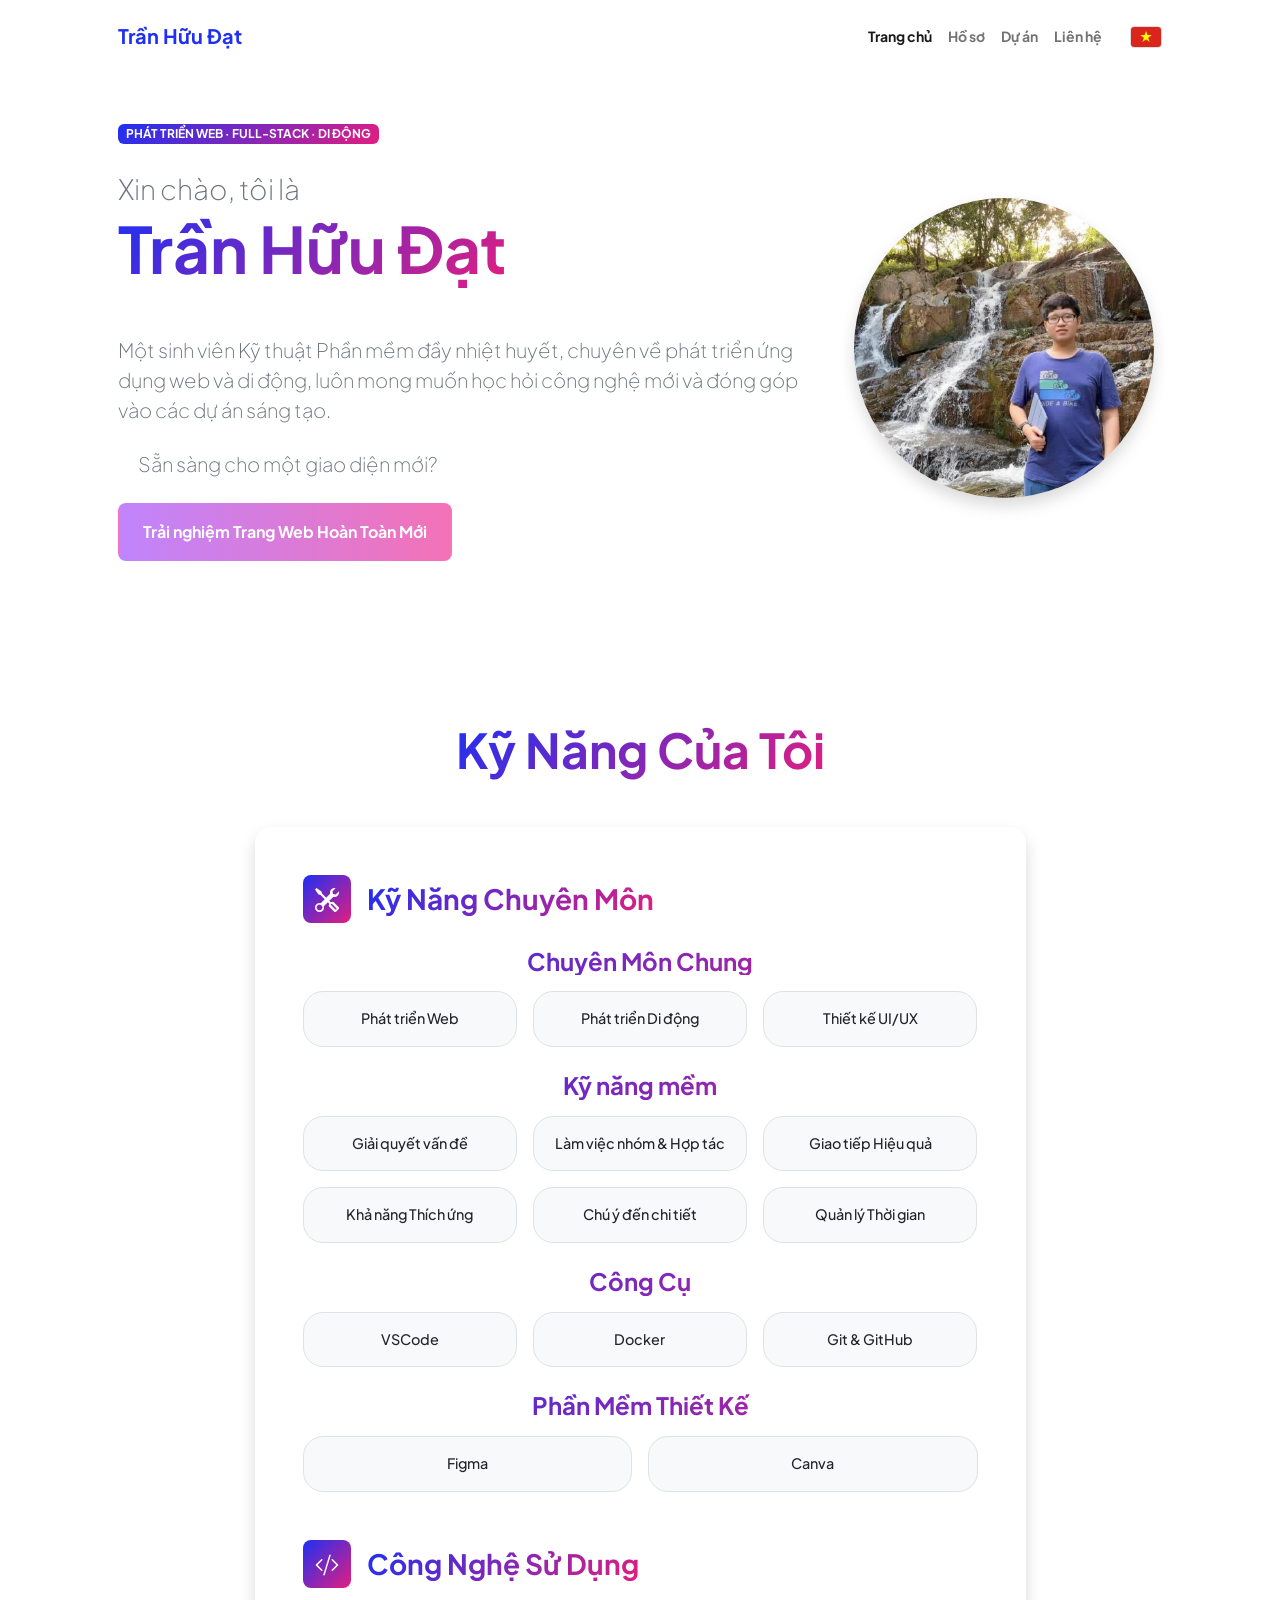
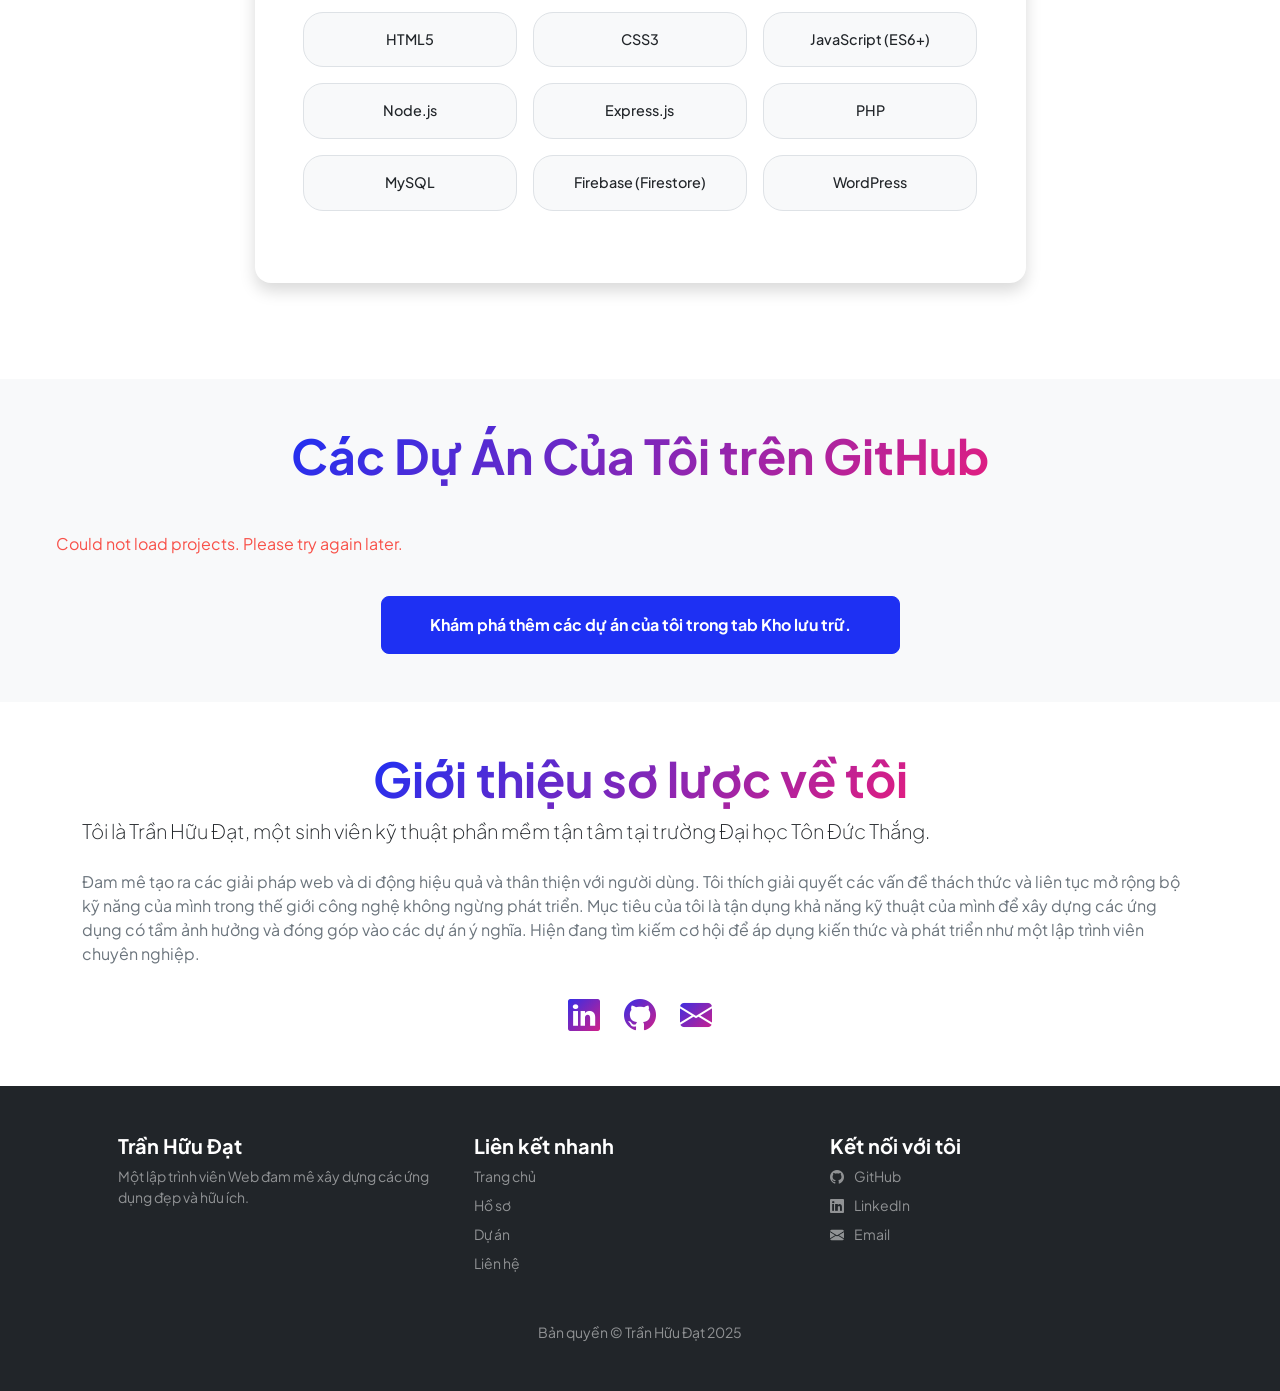
==== commit ae7a7035: "add my porofolio in 2024" ====
--- a/index.html
+++ b/index.html
@@ -104,8 +104,8 @@
         }
 
         .profile-img-custom {
-            max-width: 100%;
-            height: 100%;
+            max-width: 300px;
+            height: 300px;
             border-radius: 50%;
             box-shadow: 0 0.5rem 1rem rgba(0, 0, 0, 0.15);
         }
@@ -118,7 +118,8 @@
         }
 
         .language-switcher .current-flag {
-             cursor: pointer; /* Đổi con trỏ khi di vào cờ */
+            cursor: pointer;
+            /* Đổi con trỏ khi di vào cờ */
         }
 
         .language-switcher .current-flag img {
@@ -128,7 +129,8 @@
         }
 
         .language-dropdown {
-            display: none; /* Ẩn mặc định */
+            display: none;
+            /* Ẩn mặc định */
             position: absolute;
             top: 120%;
             right: 0;
@@ -178,6 +180,28 @@
             margin-right: 12px;
             border-radius: 3px;
         }
+
+        /* Thêm vào cuối file CSS của bạn */
+        footer.bg-dark a.text-white-50 {
+            transition: color 0.3s ease-in-out;
+        }
+
+        footer.bg-dark a.text-white-50:hover {
+            color: #ffffff !important;
+            /* Dùng !important để ghi đè bootstrap nếu cần */
+            text-decoration: underline;
+        }
+
+        footer a {
+            color: #adb5bd;
+            /* Màu chữ liên kết trong footer */
+            text-decoration: none;
+        }
+
+        .btn-new-gradient {
+            background: linear-gradient(to right, var(--gradient-purple), var(--gradient-pink));
+            color: white;
+        }
     </style>
 </head>
 
@@ -185,50 +209,19 @@
     <!-- Nội dung HTML của bạn từ <body> đến <footer> giữ nguyên -->
     <main class="flex-shrink-0">
         <!-- Navigation-->
-        <nav class="navbar navbar-expand-lg navbar-light bg-white py-3">
-            <div class="container px-5">
-                <a class="navbar-brand" href="index.html"><span class="fw-bolder text-primary">Trần Hữu Đạt</span></a>
-                <button class="navbar-toggler" type="button" data-bs-toggle="collapse"
-                    data-bs-target="#navbarSupportedContent" aria-controls="navbarSupportedContent"
-                    aria-expanded="false" aria-label="Toggle navigation"><span
-                        class="navbar-toggler-icon"></span></button>
-                <div class="collapse navbar-collapse" id="navbarSupportedContent">
-                    <ul class="navbar-nav ms-auto mb-2 mb-lg-0 small fw-bolder">
-                        <li class="nav-item"><a class="nav-link" href="index.html" data-translate-key="navHome">Trang
-                                chủ</a></li>
-                        <li class="nav-item"><a class="nav-link" href="resume.html" data-translate-key="navResume">Hồ
-                                sơ</a></li>
-                        <li class="nav-item"><a class="nav-link" href="projects.html" data-translate-key="navProjects">Dự
-                                án</a></li>
-                        <li class="nav-item"><a class="nav-link" href="contact.html" data-translate-key="navContact">Liên
-                                hệ</a></li>
-                    </ul>
-                    <!-- NÚT CHUYỂN NGÔN NGỮ -->
-                    <div class="language-switcher">
-                        <div class="current-flag">
-                            <img id="current-flag-img" src="assets/vn.png" alt="Current Language">
-                        </div>
-                        <div class="language-dropdown">
-                            <a href="#" class="lang-option" data-lang="en">
-                                <img src="assets/en.png" alt="English Flag">
-                                <span>English</span>
-                            </a>
-                            <a href="#" class="lang-option" data-lang="vi">
-                                <img src="assets/vn.png" alt="Vietnamese Flag">
-                                <span>Tiếng Việt</span>
-                            </a>
-                        </div>
-                    </div>
-                </div>
-            </div>
-        </nav>
+        <header-placeholder></header-placeholder>
+
+        <!-- Header-->
         <!-- Header-->
         <header class="py-5">
             <div class="container px-5 pb-5">
                 <div class="row gx-5 align-items-center">
-                    <div class="col-xxl-5">
+
+                    <!-- === CỘT VĂN BẢN (ĐÃ SỬA) === -->
+                    <!-- Thay đổi từ col-xxl-5 thành col-lg-8 để chiếm khoảng 70% -->
+                    <div class="col-lg-8">
                         <!-- Header text content-->
-                        <div class="text-center text-xxl-start">
+                        <div class="text-center text-lg-start">
                             <div class="badge bg-gradient-primary-to-secondary text-white mb-4">
                                 <div class="text-uppercase" data-translate-key="headerBadge">Phát triển Web · Full-Stack
                                     · Di động</div>
@@ -240,22 +233,40 @@
                             <p class="lead fw-light text-muted mb-4" data-translate-key="headerDescription">Một sinh
                                 viên Kỹ thuật Phần mềm đầy nhiệt huyết, chuyên về phát triển ứng dụng web và di động,
                                 luôn mong muốn học hỏi công nghệ mới và đóng góp vào các dự án sáng tạo.</p>
-                            <div
-                                class="d-grid gap-3 d-sm-flex justify-content-sm-center justify-content-xxl-start mb-3">
-                                <a class="btn btn-primary btn-lg px-5 py-3 me-sm-3 fs-6 fw-bolder" href="resume.html"
+
+                            <p class="lead fw-light text-muted mb-4" style="padding-left: 20px; font-weight: 700;" data-translate-key="ready"> Ready for a new look? </p>
+                            <div class="d-grid gap-3 d-sm-flex justify-content-sm-center justify-content-lg-start mb-3">
+                                <!-- Các nút 1 và 2 giữ nguyên -->
+                                <!-- <a class="btn btn-primary btn-lg px-4 py-3 me-sm-3 fs-6 fw-bolder" href="resume.html"
                                     data-translate-key="btnMyResume">Hồ sơ của tôi</a>
-                                <a class="btn btn-outline-dark btn-lg px-5 py-3 fs-6 fw-bolder" href="projects.html"
-                                    data-translate-key="btnMyProjects">Dự án của tôi</a>
+                                <a class="btn btn-outline-dark btn-lg px-4 py-3 me-sm-3 fs-6 fw-bolder"
+                                    href="projects.html" data-translate-key="btnMyProjects">Dự án của tôi</a> -->
+
+                                <!-- SỬA NÚT THỨ BA -->
+                                <!-- <a class="btn btn-outline-danger btn-lg px-4 py-3 fs-6 fw-bolder" href="animation.html"
+                                    data-translate-key="btnAnimation">Trang hiệu ứng</a> -->
+
+                                <!-- SỬA NÚT THỨ TƯ -->
+                                <!-- Nút phiên bản mới (đã cập nhật) -->
+                                <a class="btn btn-new-gradient btn-lg px-4 py-3 fs-6 fw-bolder" href="https://tranhuudat2004.github.io"
+                                    data-translate-key="btnNewVersion">
+                                    <span data-translate-key="btnNewVersionText">Explore the New Version</span>
+                                </a>
                             </div>
                         </div>
                     </div>
-                    <div class="col-xxl-7">
-                        <div class="d-flex justify-content-center mt-5 mt-xxl-0">
+
+                    <!-- === CỘT ẢNH (ĐÃ SỬA) === -->
+                    <!-- Thay đổi từ col-xxl-4 thành col-lg-4 để chiếm khoảng 30% -->
+                    <div class="col-lg-4">
+                        <div class="d-flex justify-content-center mt-5 mt-lg-0">
                             <div>
-                                <img class="profile-img-custom" src="assets/my_image.jpg" alt="Ảnh đại diện Trần Hữu Đạt" />
+                                <img class="profile-img-custom" src="assets/my_image.jpg"
+                                    alt="Ảnh đại diện Trần Hữu Đạt" />
                             </div>
                         </div>
                     </div>
+
                 </div>
             </div>
         </header>
@@ -291,10 +302,25 @@
                                                 data-translate-key="skillMobileDev">Phát triển Di động</div>
                                             <div class="grid-item" data-text="Thiết kế giao diện người dùng"
                                                 data-translate-key="skillUiUx">Thiết kế UI/UX</div>
+
+                                        </div>
+                                    </div>
+                                    <h4 class="fw-bolder my-3 text-center text-gradient"
+                                        data-translate-key="softSkills">Kĩ năng mềm</h4>
+                                    <div class="interactive-grid-container mb-4">
+                                        <div class="interactive-grid">
                                             <div class="grid-item" data-text="Giải quyết vấn đề"
                                                 data-translate-key="skillProblemSolving">Giải quyết vấn đề</div>
                                             <div class="grid-item" data-text="Hợp tác nhóm"
                                                 data-translate-key="skillTeamwork">Làm việc nhóm</div>
+                                            <div class="grid-item" data-text="Effective Communication"
+                                                data-translate-key="skillCommunication">Giao tiếp Hiệu quả</div>
+                                            <div class="grid-item" data-text="Adaptability & Learning"
+                                                data-translate-key="skillAdaptability">Khả năng Thích ứng</div>
+                                            <div class="grid-item" data-text="Attention to Detail"
+                                                data-translate-key="skillAttentionDetail">Chú ý đến Chi tiết</div>
+                                            <div class="grid-item" data-text="Time Management"
+                                                data-translate-key="skillTimeManagement">Quản lý Thời gian</div>
                                         </div>
                                     </div>
                                     <h4 class="fw-bolder my-3 text-center text-gradient"
@@ -322,7 +348,7 @@
                                             <i class="bi bi-code-slash"></i>
                                         </div>
                                         <h3 class="fw-bolder mb-0"><span class="text-gradient d-inline"
-                                                data-translate-key="techStack">Ngăn Xếp Công Nghệ</span></h3>
+                                                data-translate-key="techStack">Công Nghệ Sử Dụng</span></h3>
                                     </div>
                                     <div class="interactive-grid-container">
                                         <div class="interactive-grid">
@@ -361,8 +387,8 @@
         </section>
         <div class="text-center mt-4">
             <a class="btn btn-primary btn-lg px-5 py-3 fs-6 fw-bolder"
-                href="https://github.com/TranHuuDat2004?tab=repositories"
-                data-translate-key="exploreMoreProjects">Khám phá thêm các dự án của tôi trong tab Kho lưu trữ.</a>
+                href="https://github.com/TranHuuDat2004?tab=repositories" data-translate-key="exploreMoreProjects">Khám
+                phá thêm các dự án của tôi trong tab Kho lưu trữ.</a>
         </div>
     </section>
 
@@ -395,22 +421,9 @@
     </div>
 
     </main>
-    <!-- Footer-->
-    <footer class="bg-white py-4 mt-auto">
-        <div class="container px-5">
-            <div class="row align-items-center justify-content-between flex-column flex-sm-row">
-                <div class="col-auto">
-                    <div class="small m-0" data-translate-key="footerCopyright">Bản quyền © Trần Hữu Đạt 2024</div>
-                </div>
-                <div class="col-auto">
-                    <a class="small" href="#!" data-translate-key="footerPrivacy">Chính sách Bảo mật</a>
-                    <span class="mx-1">·</span>
-                    <a class="small" href="#!" data-translate-key="footerTerms">Điều khoản Sử dụng</a>
-                    <span class="mx-1">·</span>
-                    <a class="small" href="contact.html" data-translate-key="footerContact">Liên hệ</a>
-                </div>
-            </div>
-    </footer>
+
+    <!-- Footer Chuyên nghiệp & Có Cấu trúc -->
+    <footer-placeholder></footer-placeholder>
 
     <!-- Cursor Element HTML -->
     <div class="cursor-element">
@@ -424,6 +437,9 @@
     <script src="js/scripts.js"></script>
     <script src="js/github.js"></script>
 
+    <script src="js/header.js"></script>
+    <script src="js/footer.js"></script>
+
     <!-- === JAVASCRIPT CẬP NHẬT CHO CHUYỂN NGÔN NGỮ VÀ CURSOR === -->
     <script>
         document.addEventListener('DOMContentLoaded', () => {
@@ -431,8 +447,7 @@
             // --- PHẦN 1: LOGIC CHUYỂN NGÔN NGỮ (ĐÃ CẬP NHẬT) ---
 
             const translations = {
-                // ... (Đối tượng translations giữ nguyên, không cần thay đổi)
-                 "en": {
+                "en": {
                     "metaDescription": "Personal Portfolio of Tran Huu Dat - Web Developer",
                     "navHome": "Home",
                     "navResume": "Resume",
@@ -444,13 +459,19 @@
                     "btnMyResume": "My Resume",
                     "btnMyProjects": "My Projects",
                     "skillsTitle": "My Skills",
+                    "softSkills": "Soft Skills",
+                    "skillProblemSolving": "Problem Solving",
+                    "skillTeamwork": "Teamwork & Collaboration",
+                    "skillCommunication": "Effective Communication",
+                    "skillAdaptability": "Adaptability & Learning",
+                    "skillAttentionDetail": "Attention to Detail",
+                    "skillTimeManagement": "Time Management",
                     "proSkills": "Professional Skills",
                     "generalExpertise": "General Expertise",
                     "skillWebDev": "Web Development",
                     "skillMobileDev": "Mobile Development",
                     "skillUiUx": "UI/UX Design Principles",
-                    "skillProblemSolving": "Problem Solving",
-                    "skillTeamwork": "Teamwork",
+
                     "skillAttentionDetail": "Attention to Detail",
                     "toolsTitle": "Tools",
                     "designSoftware": "Design Software",
@@ -460,10 +481,15 @@
                     "aboutMeTitle": "About Me",
                     "aboutMeIntro": "I am Tran Huu Dat, a dedicated software engineering student at Ton Duc Thang University.",
                     "aboutMeDetails": "Passionate about creating efficient and user-friendly web and mobile solutions. I enjoy tackling challenging problems and continuously expanding my skill set in the ever-evolving world of technology. My goal is to leverage my technical abilities to build impactful applications and contribute to meaningful projects. Currently seeking opportunities to apply my knowledge and grow as a professional developer.",
-                    "footerCopyright": "Copyright © Tran Huu Dat 2024",
-                    "footerPrivacy": "Privacy Policy",
-                    "footerTerms": "Terms of Use",
-                    "footerContact": "Contact"
+                    "btnNewVersionText": "Explore the New Version",
+                    "ready": "Ready for a new look?",
+                    // --- CÁC KEY MỚI CHO FOOTER ---
+                    "footerTagline": "A passionate Web Developer dedicated to building beautiful and useful applications.",
+                    "footerQuickLinks": "Quick Links",
+                    "footerConnect": "Connect with Me",
+                    "footerCopyright": "Copyright © Tran Huu Dat 2025",
+                    "btnAnimation": "Animation Page"
+
                 },
                 "vi": {
                     "metaDescription": "Portfolio cá nhân của Trần Hữu Đạt - Lập trình viên Web",
@@ -478,25 +504,34 @@
                     "btnMyProjects": "Dự án của tôi",
                     "skillsTitle": "Kỹ Năng Của Tôi",
                     "proSkills": "Kỹ Năng Chuyên Môn",
+                    "softSkills": "Kỹ năng mềm",
+                    "skillProblemSolving": "Giải quyết vấn đề",
+                    "skillTeamwork": "Làm việc nhóm & Hợp tác",
+                    "skillCommunication": "Giao tiếp Hiệu quả",
+                    "skillAdaptability": "Khả năng Thích ứng",
+                    "skillAttentionDetail": "Chú ý đến Chi tiết",
+                    "skillTimeManagement": "Quản lý Thời gian",
                     "generalExpertise": "Chuyên Môn Chung",
                     "skillWebDev": "Phát triển Web",
                     "skillMobileDev": "Phát triển Di động",
                     "skillUiUx": "Thiết kế UI/UX",
-                    "skillProblemSolving": "Giải quyết vấn đề",
-                    "skillTeamwork": "Làm việc nhóm",
                     "skillAttentionDetail": "Chú ý đến chi tiết",
                     "toolsTitle": "Công Cụ",
                     "designSoftware": "Phần Mềm Thiết Kế",
-                    "techStack": "Ngăn Xếp Công Nghệ",
+                    "techStack": "Công Nghệ Sử Dụng",
                     "githubProjectsTitle": "Các Dự Án Của Tôi trên GitHub",
                     "exploreMoreProjects": "Khám phá thêm các dự án của tôi trong tab Kho lưu trữ.",
                     "aboutMeTitle": "Giới thiệu sơ lược về tôi",
                     "aboutMeIntro": "Tôi là Trần Hữu Đạt, một sinh viên kỹ thuật phần mềm tận tâm tại trường Đại học Tôn Đức Thắng.",
                     "aboutMeDetails": "Đam mê tạo ra các giải pháp web và di động hiệu quả và thân thiện với người dùng. Tôi thích giải quyết các vấn đề thách thức và liên tục mở rộng bộ kỹ năng của mình trong thế giới công nghệ không ngừng phát triển. Mục tiêu của tôi là tận dụng khả năng kỹ thuật của mình để xây dựng các ứng dụng có tầm ảnh hưởng và đóng góp vào các dự án ý nghĩa. Hiện đang tìm kiếm cơ hội để áp dụng kiến thức và phát triển như một lập trình viên chuyên nghiệp.",
-                    "footerCopyright": "Bản quyền © Trần Hữu Đạt 2024",
-                    "footerPrivacy": "Chính sách Bảo mật",
-                    "footerTerms": "Điều khoản Sử dụng",
-                    "footerContact": "Liên hệ"
+                    "btnNewVersionText": "Trải nghiệm Trang Web Hoàn Toàn Mới",
+                    "ready": "Sẵn sàng cho một giao diện mới?",
+                    // --- CÁC KEY MỚI CHO FOOTER ---
+                    "footerTagline": "Một lập trình viên Web đam mê xây dựng các ứng dụng đẹp và hữu ích.",
+                    "footerQuickLinks": "Liên kết nhanh",
+                    "footerConnect": "Kết nối với tôi",
+                    "footerCopyright": "Bản quyền © Trần Hữu Đạt 2025",
+                    "btnAnimation": " Trang hiệu ứng",
                 }
             };
 
@@ -563,9 +598,9 @@
                 const cursorTextElement = cursorElement.querySelector('.cursor-text');
                 const gridItems = document.querySelectorAll('.interactive-grid .grid-item');
 
-                const autoTexts = [ "Hello!", "I'm Tran Huu Dat", "I'm a Web Developer", "I'm looking for a job", "Thanks for visiting!"];
-
-                function updateCursorPosition(x, y) { /* ... giữ nguyên ... */ 
+                const autoTexts = ["Hello!", "I'm Tran Huu Dat", "I'm a Web Developer", "I'm looking for a job", "Thanks for visiting!"];
+
+                function updateCursorPosition(x, y) { /* ... giữ nguyên ... */
                     if (cursorElement.classList.contains('hidden-by-interaction')) {
                         if (cursorElement.style.opacity !== '0') cursorElement.style.opacity = '0';
                         return;
@@ -579,7 +614,7 @@
                         cursorElement.classList.add('visible');
                     }
                 }
-                function changeCursorTextWithFade(newText) { /* ... giữ nguyên ... */ 
+                function changeCursorTextWithFade(newText) { /* ... giữ nguyên ... */
                     if (!cursorTextElement || cursorTextElement.isTextFading || cursorTextElement.textContent === newText) return;
                     cursorTextElement.isTextFading = true;
                     cursorTextElement.classList.add('fade-out');
@@ -623,6 +658,7 @@
             }
         });
     </script>
+
 </body>
 
 </html>
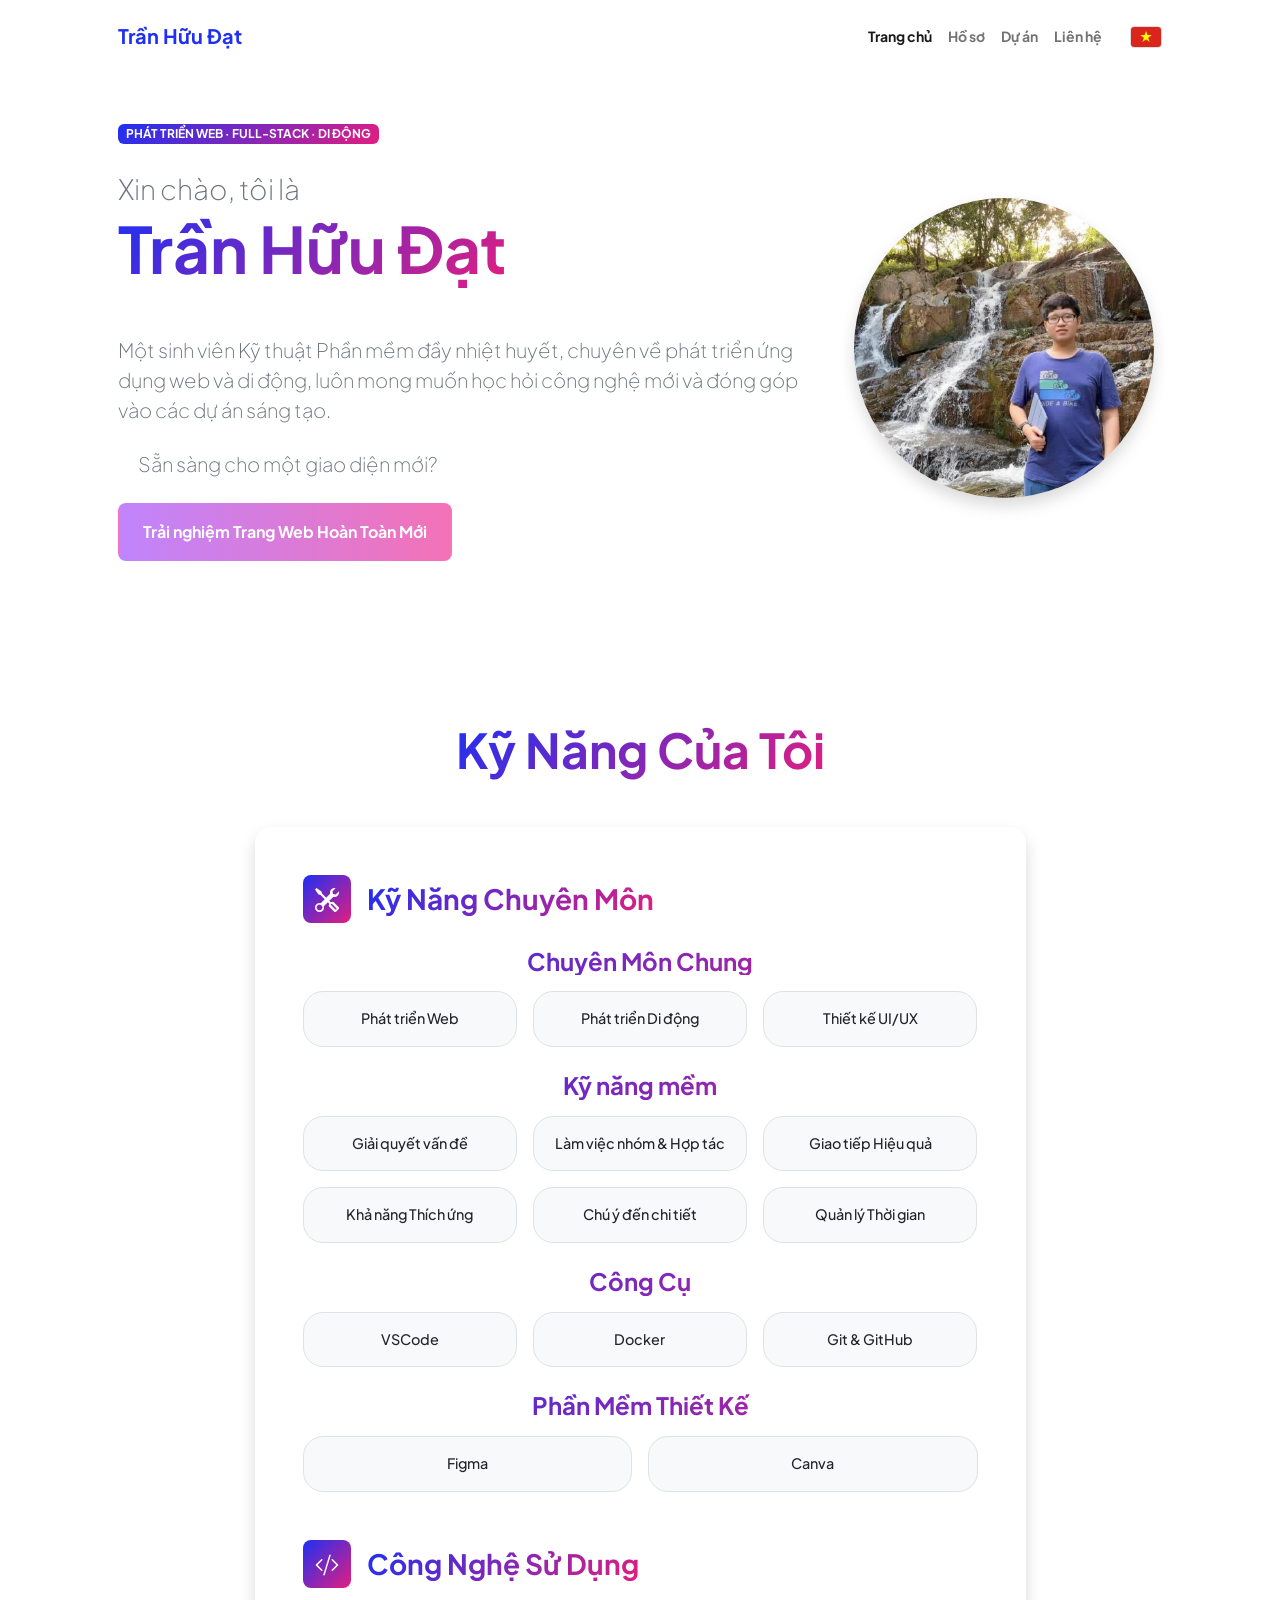
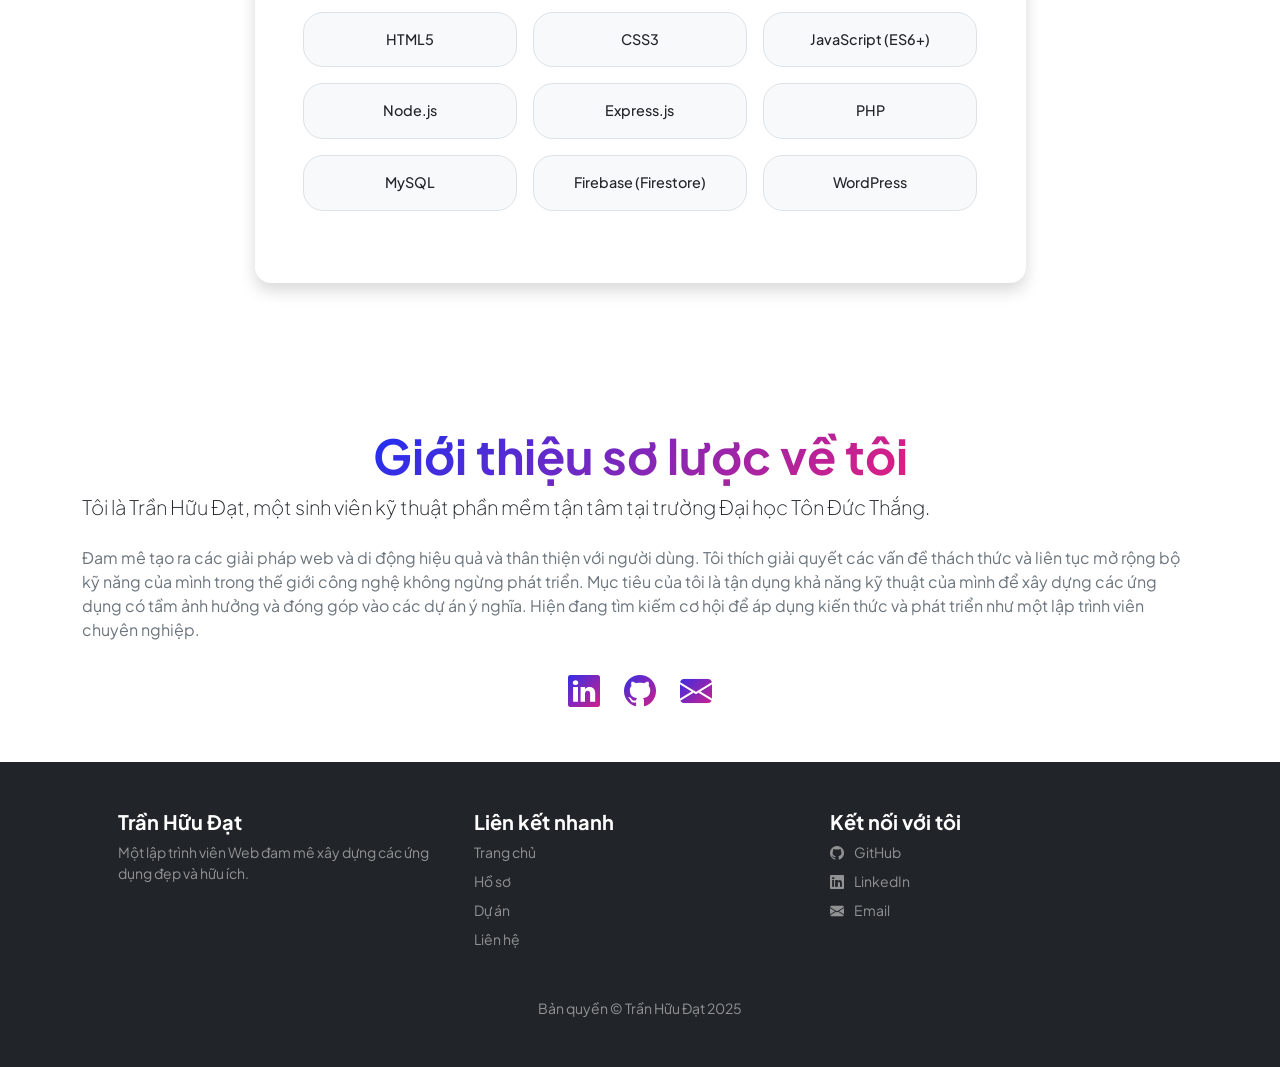
==== commit 562df11c: "delete file by AI" ====
--- a/index.html
+++ b/index.html
@@ -372,25 +372,6 @@
         </div>
     </main>
 
-    <!-- My Projects on GitHub -->
-    <section class="bg-light py-5">
-        <div class="container px-5 mb-5">
-            <div class="text-center mb-5">
-                <h1 class="display-5 fw-bolder mb-0"><span class="text-gradient d-inline"
-                        data-translate-key="githubProjectsTitle">Các Dự Án Của Tôi trên GitHub</span></h1>
-            </div>
-        </div>
-        <section class="featured-projects">
-            <div class="projects-grid">
-                <!-- JavaScript sẽ chèn các card dự án vào đây -->
-            </div>
-        </section>
-        <div class="text-center mt-4">
-            <a class="btn btn-primary btn-lg px-5 py-3 fs-6 fw-bolder"
-                href="https://github.com/TranHuuDat2004?tab=repositories" data-translate-key="exploreMoreProjects">Khám
-                phá thêm các dự án của tôi trong tab Kho lưu trữ.</a>
-        </div>
-    </section>
 
     <!-- About Section-->
     <div class="container px-8">
@@ -435,7 +416,6 @@
     <script src="https://cdn.jsdelivr.net/npm/bootstrap@5.2.3/dist/js/bootstrap.bundle.min.js"></script>
     <!-- Core theme JS-->
     <script src="js/scripts.js"></script>
-    <script src="js/github.js"></script>
 
     <script src="js/header.js"></script>
     <script src="js/footer.js"></script>
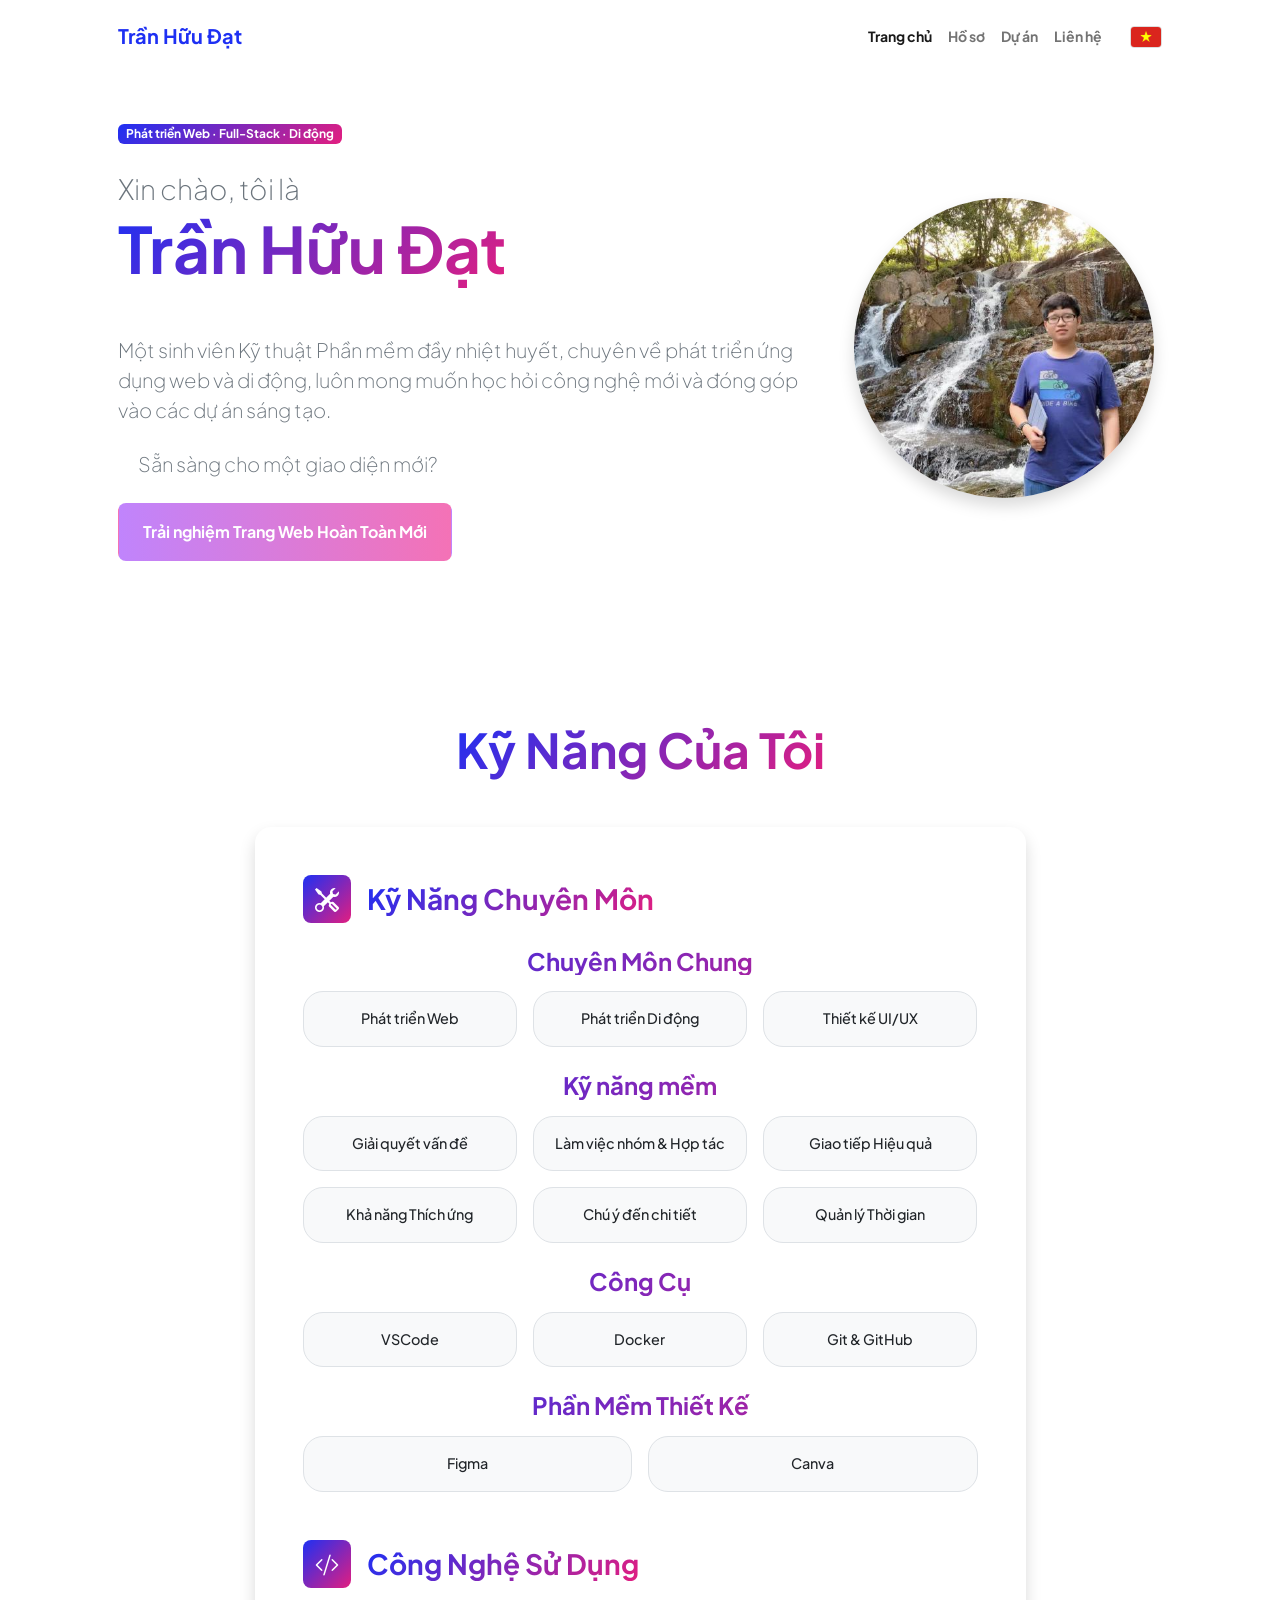
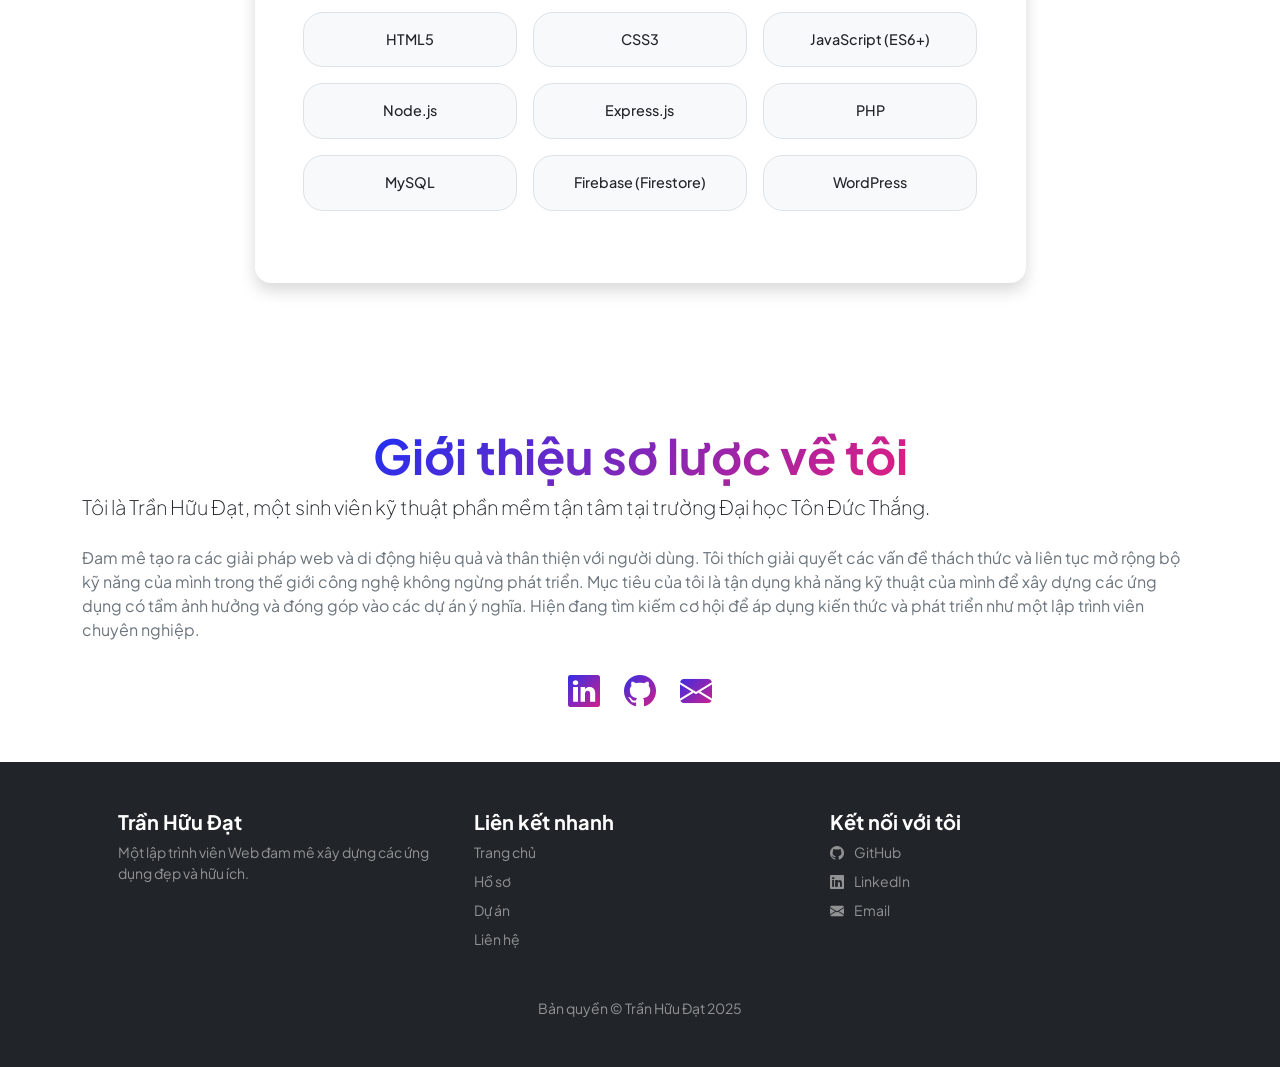
==== commit 8603318b: "add contact form" ====
--- a/index.html
+++ b/index.html
@@ -223,7 +223,7 @@
                         <!-- Header text content-->
                         <div class="text-center text-lg-start">
                             <div class="badge bg-gradient-primary-to-secondary text-white mb-4">
-                                <div class="text-uppercase" data-translate-key="headerBadge">Phát triển Web · Full-Stack
+                                <div class="text-uppercaseminh" data-translate-key="headerBadge">Phát triển Web · Full-Stack
                                     · Di động</div>
                             </div>
                             <div class="fs-3 fw-light text-muted" data-translate-key="headerGreeting">Xin chào, tôi là
@@ -416,228 +416,9 @@
     <script src="https://cdn.jsdelivr.net/npm/bootstrap@5.2.3/dist/js/bootstrap.bundle.min.js"></script>
     <!-- Core theme JS-->
     <script src="js/scripts.js"></script>
-
     <script src="js/header.js"></script>
     <script src="js/footer.js"></script>
-
-    <!-- === JAVASCRIPT CẬP NHẬT CHO CHUYỂN NGÔN NGỮ VÀ CURSOR === -->
-    <script>
-        document.addEventListener('DOMContentLoaded', () => {
-
-            // --- PHẦN 1: LOGIC CHUYỂN NGÔN NGỮ (ĐÃ CẬP NHẬT) ---
-
-            const translations = {
-                "en": {
-                    "metaDescription": "Personal Portfolio of Tran Huu Dat - Web Developer",
-                    "navHome": "Home",
-                    "navResume": "Resume",
-                    "navProjects": "Projects",
-                    "navContact": "Contact",
-                    "headerBadge": "Web Development · Full-Stack · Mobile",
-                    "headerGreeting": "Hello, I'm",
-                    "headerDescription": "A passionate Software Engineering student specializing in web and mobile application development, always eager to learn new technologies and contribute to innovative projects.",
-                    "btnMyResume": "My Resume",
-                    "btnMyProjects": "My Projects",
-                    "skillsTitle": "My Skills",
-                    "softSkills": "Soft Skills",
-                    "skillProblemSolving": "Problem Solving",
-                    "skillTeamwork": "Teamwork & Collaboration",
-                    "skillCommunication": "Effective Communication",
-                    "skillAdaptability": "Adaptability & Learning",
-                    "skillAttentionDetail": "Attention to Detail",
-                    "skillTimeManagement": "Time Management",
-                    "proSkills": "Professional Skills",
-                    "generalExpertise": "General Expertise",
-                    "skillWebDev": "Web Development",
-                    "skillMobileDev": "Mobile Development",
-                    "skillUiUx": "UI/UX Design Principles",
-
-                    "skillAttentionDetail": "Attention to Detail",
-                    "toolsTitle": "Tools",
-                    "designSoftware": "Design Software",
-                    "techStack": "Technical Stack",
-                    "githubProjectsTitle": "My Projects on GitHub",
-                    "exploreMoreProjects": "Explore more of my projects in the Repositories tab.",
-                    "aboutMeTitle": "About Me",
-                    "aboutMeIntro": "I am Tran Huu Dat, a dedicated software engineering student at Ton Duc Thang University.",
-                    "aboutMeDetails": "Passionate about creating efficient and user-friendly web and mobile solutions. I enjoy tackling challenging problems and continuously expanding my skill set in the ever-evolving world of technology. My goal is to leverage my technical abilities to build impactful applications and contribute to meaningful projects. Currently seeking opportunities to apply my knowledge and grow as a professional developer.",
-                    "btnNewVersionText": "Explore the New Version",
-                    "ready": "Ready for a new look?",
-                    // --- CÁC KEY MỚI CHO FOOTER ---
-                    "footerTagline": "A passionate Web Developer dedicated to building beautiful and useful applications.",
-                    "footerQuickLinks": "Quick Links",
-                    "footerConnect": "Connect with Me",
-                    "footerCopyright": "Copyright © Tran Huu Dat 2025",
-                    "btnAnimation": "Animation Page"
-
-                },
-                "vi": {
-                    "metaDescription": "Portfolio cá nhân của Trần Hữu Đạt - Lập trình viên Web",
-                    "navHome": "Trang chủ",
-                    "navResume": "Hồ sơ",
-                    "navProjects": "Dự án",
-                    "navContact": "Liên hệ",
-                    "headerBadge": "Phát triển Web · Full-Stack · Di động",
-                    "headerGreeting": "Xin chào, tôi là",
-                    "headerDescription": "Một sinh viên Kỹ thuật Phần mềm đầy nhiệt huyết, chuyên về phát triển ứng dụng web và di động, luôn mong muốn học hỏi công nghệ mới và đóng góp vào các dự án sáng tạo.",
-                    "btnMyResume": "Hồ sơ của tôi",
-                    "btnMyProjects": "Dự án của tôi",
-                    "skillsTitle": "Kỹ Năng Của Tôi",
-                    "proSkills": "Kỹ Năng Chuyên Môn",
-                    "softSkills": "Kỹ năng mềm",
-                    "skillProblemSolving": "Giải quyết vấn đề",
-                    "skillTeamwork": "Làm việc nhóm & Hợp tác",
-                    "skillCommunication": "Giao tiếp Hiệu quả",
-                    "skillAdaptability": "Khả năng Thích ứng",
-                    "skillAttentionDetail": "Chú ý đến Chi tiết",
-                    "skillTimeManagement": "Quản lý Thời gian",
-                    "generalExpertise": "Chuyên Môn Chung",
-                    "skillWebDev": "Phát triển Web",
-                    "skillMobileDev": "Phát triển Di động",
-                    "skillUiUx": "Thiết kế UI/UX",
-                    "skillAttentionDetail": "Chú ý đến chi tiết",
-                    "toolsTitle": "Công Cụ",
-                    "designSoftware": "Phần Mềm Thiết Kế",
-                    "techStack": "Công Nghệ Sử Dụng",
-                    "githubProjectsTitle": "Các Dự Án Của Tôi trên GitHub",
-                    "exploreMoreProjects": "Khám phá thêm các dự án của tôi trong tab Kho lưu trữ.",
-                    "aboutMeTitle": "Giới thiệu sơ lược về tôi",
-                    "aboutMeIntro": "Tôi là Trần Hữu Đạt, một sinh viên kỹ thuật phần mềm tận tâm tại trường Đại học Tôn Đức Thắng.",
-                    "aboutMeDetails": "Đam mê tạo ra các giải pháp web và di động hiệu quả và thân thiện với người dùng. Tôi thích giải quyết các vấn đề thách thức và liên tục mở rộng bộ kỹ năng của mình trong thế giới công nghệ không ngừng phát triển. Mục tiêu của tôi là tận dụng khả năng kỹ thuật của mình để xây dựng các ứng dụng có tầm ảnh hưởng và đóng góp vào các dự án ý nghĩa. Hiện đang tìm kiếm cơ hội để áp dụng kiến thức và phát triển như một lập trình viên chuyên nghiệp.",
-                    "btnNewVersionText": "Trải nghiệm Trang Web Hoàn Toàn Mới",
-                    "ready": "Sẵn sàng cho một giao diện mới?",
-                    // --- CÁC KEY MỚI CHO FOOTER ---
-                    "footerTagline": "Một lập trình viên Web đam mê xây dựng các ứng dụng đẹp và hữu ích.",
-                    "footerQuickLinks": "Liên kết nhanh",
-                    "footerConnect": "Kết nối với tôi",
-                    "footerCopyright": "Bản quyền © Trần Hữu Đạt 2025",
-                    "btnAnimation": " Trang hiệu ứng",
-                }
-            };
-
-            const languageSwitcher = document.querySelector('.language-switcher');
-            const currentFlag = languageSwitcher.querySelector('.current-flag');
-            const languageDropdown = languageSwitcher.querySelector('.language-dropdown');
-
-            const setLanguage = (lang) => {
-                document.querySelectorAll('[data-translate-key]').forEach(element => {
-                    const key = element.getAttribute('data-translate-key');
-                    if (translations[lang] && translations[lang][key]) {
-                        if (element.tagName === 'META' && element.name === 'description') {
-                            element.setAttribute('content', translations[lang][key]);
-                        } else {
-                            element.innerHTML = translations[lang][key];
-                        }
-                    }
-                });
-
-                document.documentElement.lang = lang;
-                const flagImg = document.getElementById('current-flag-img');
-                if (lang === 'en') {
-                    flagImg.src = 'assets/en.png';
-                    flagImg.alt = 'English';
-                } else {
-                    flagImg.src = 'assets/vn.png';
-                    flagImg.alt = 'Tiếng Việt';
-                }
-                localStorage.setItem('language', lang);
-            };
-
-            // **THAY ĐỔI 1: SỰ KIỆN CLICK ĐỂ MỞ/ĐÓNG DROPDOWN**
-            currentFlag.addEventListener('click', (event) => {
-                event.stopPropagation(); // Ngăn sự kiện click lan ra window
-                languageDropdown.classList.toggle('show');
-            });
-
-            // **THAY ĐỔI 2: ĐÓNG DROPDOWN KHI CLICK RA NGOÀI**
-            window.addEventListener('click', () => {
-                if (languageDropdown.classList.contains('show')) {
-                    languageDropdown.classList.remove('show');
-                }
-            });
-
-            // Gắn sự kiện click cho các lựa chọn ngôn ngữ
-            document.querySelectorAll('.lang-option').forEach(item => {
-                item.addEventListener('click', (event) => {
-                    event.preventDefault();
-                    const selectedLang = item.getAttribute('data-lang');
-                    setLanguage(selectedLang);
-                    // **THAY ĐỔI 3: TỰ ĐỘNG ĐÓNG DROPDOWN SAU KHI CHỌN**
-                    languageDropdown.classList.remove('show');
-                });
-            });
-
-            // Tải ngôn ngữ đã lưu khi vào trang
-            const savedLang = localStorage.getItem('language') || 'vi';
-            setLanguage(savedLang);
-
-
-            // --- PHẦN 2: LOGIC CURSOR TƯƠNG TÁC (Giữ nguyên) ---
-            const cursorElement = document.querySelector('.cursor-element');
-            if (cursorElement) { // Chỉ chạy script nếu có phần tử cursor
-                const cursorTextElement = cursorElement.querySelector('.cursor-text');
-                const gridItems = document.querySelectorAll('.interactive-grid .grid-item');
-
-                const autoTexts = ["Hello!", "I'm Tran Huu Dat", "I'm a Web Developer", "I'm looking for a job", "Thanks for visiting!"];
-
-                function updateCursorPosition(x, y) { /* ... giữ nguyên ... */
-                    if (cursorElement.classList.contains('hidden-by-interaction')) {
-                        if (cursorElement.style.opacity !== '0') cursorElement.style.opacity = '0';
-                        return;
-                    }
-                    if (cursorElement.style.opacity !== '1' && cursorElement.classList.contains('visible')) {
-                        cursorElement.style.opacity = '1';
-                    }
-                    cursorElement.style.left = x + 'px';
-                    cursorElement.style.top = y + 'px';
-                    if (!cursorElement.classList.contains('visible')) {
-                        cursorElement.classList.add('visible');
-                    }
-                }
-                function changeCursorTextWithFade(newText) { /* ... giữ nguyên ... */
-                    if (!cursorTextElement || cursorTextElement.isTextFading || cursorTextElement.textContent === newText) return;
-                    cursorTextElement.isTextFading = true;
-                    cursorTextElement.classList.add('fade-out');
-                    setTimeout(() => {
-                        cursorTextElement.textContent = newText;
-                        cursorTextElement.classList.remove('fade-out');
-                        cursorTextElement.isTextFading = false;
-                    }, 300);
-                }
-                function updateAutoCursorText() { /* ... giữ nguyên ... */
-                    let newTextToShow; let isOverGridItem = false; let currentGridItemText = null;
-                    if (cursorElement.classList.contains('hidden-by-interaction')) return;
-                    const cursorRect = cursorElement.getBoundingClientRect();
-                    for (const item of gridItems) {
-                        const itemRect = item.getBoundingClientRect();
-                        if (cursorRect.right > itemRect.left && cursorRect.left < itemRect.right && cursorRect.bottom > itemRect.top && cursorRect.top < itemRect.bottom) {
-                            if (item.dataset.text) { isOverGridItem = true; currentGridItemText = item.dataset.text; break; }
-                        }
-                    }
-                    if (isOverGridItem) { newTextToShow = currentGridItemText; } else {
-                        newTextToShow = autoTexts[autoTextCurrentIndex];
-                        autoTextCurrentIndex = (autoTextCurrentIndex + 1) % autoTexts.length;
-                    }
-                    changeCursorTextWithFade(newTextToShow);
-                }
-
-                document.addEventListener('mousemove', (e) => updateCursorPosition(e.clientX, e.clientY));
-                const interactiveElements = document.querySelectorAll('a, button, input, .form-control, .current-flag');
-                interactiveElements.forEach(el => {
-                    el.addEventListener('mouseenter', () => cursorElement.classList.add('hidden-by-interaction'));
-                    el.addEventListener('mouseleave', () => cursorElement.classList.remove('hidden-by-interaction'));
-                });
-                if (gridItems.length > 0 && cursorTextElement) {
-                    gridItems.forEach(item => {
-                        item.addEventListener('mouseenter', () => { if (item.dataset.text) changeCursorTextWithFade(item.dataset.text); });
-                    });
-                    updateAutoCursorText();
-                    setInterval(updateAutoCursorText, 3000);
-                }
-                setTimeout(() => { if (!cursorElement.classList.contains('hidden-by-interaction')) cursorElement.classList.add('visible'); }, 100);
-            }
-        });
-    </script>
+    <script src="js/main.js"></script>
 
 </body>
 
